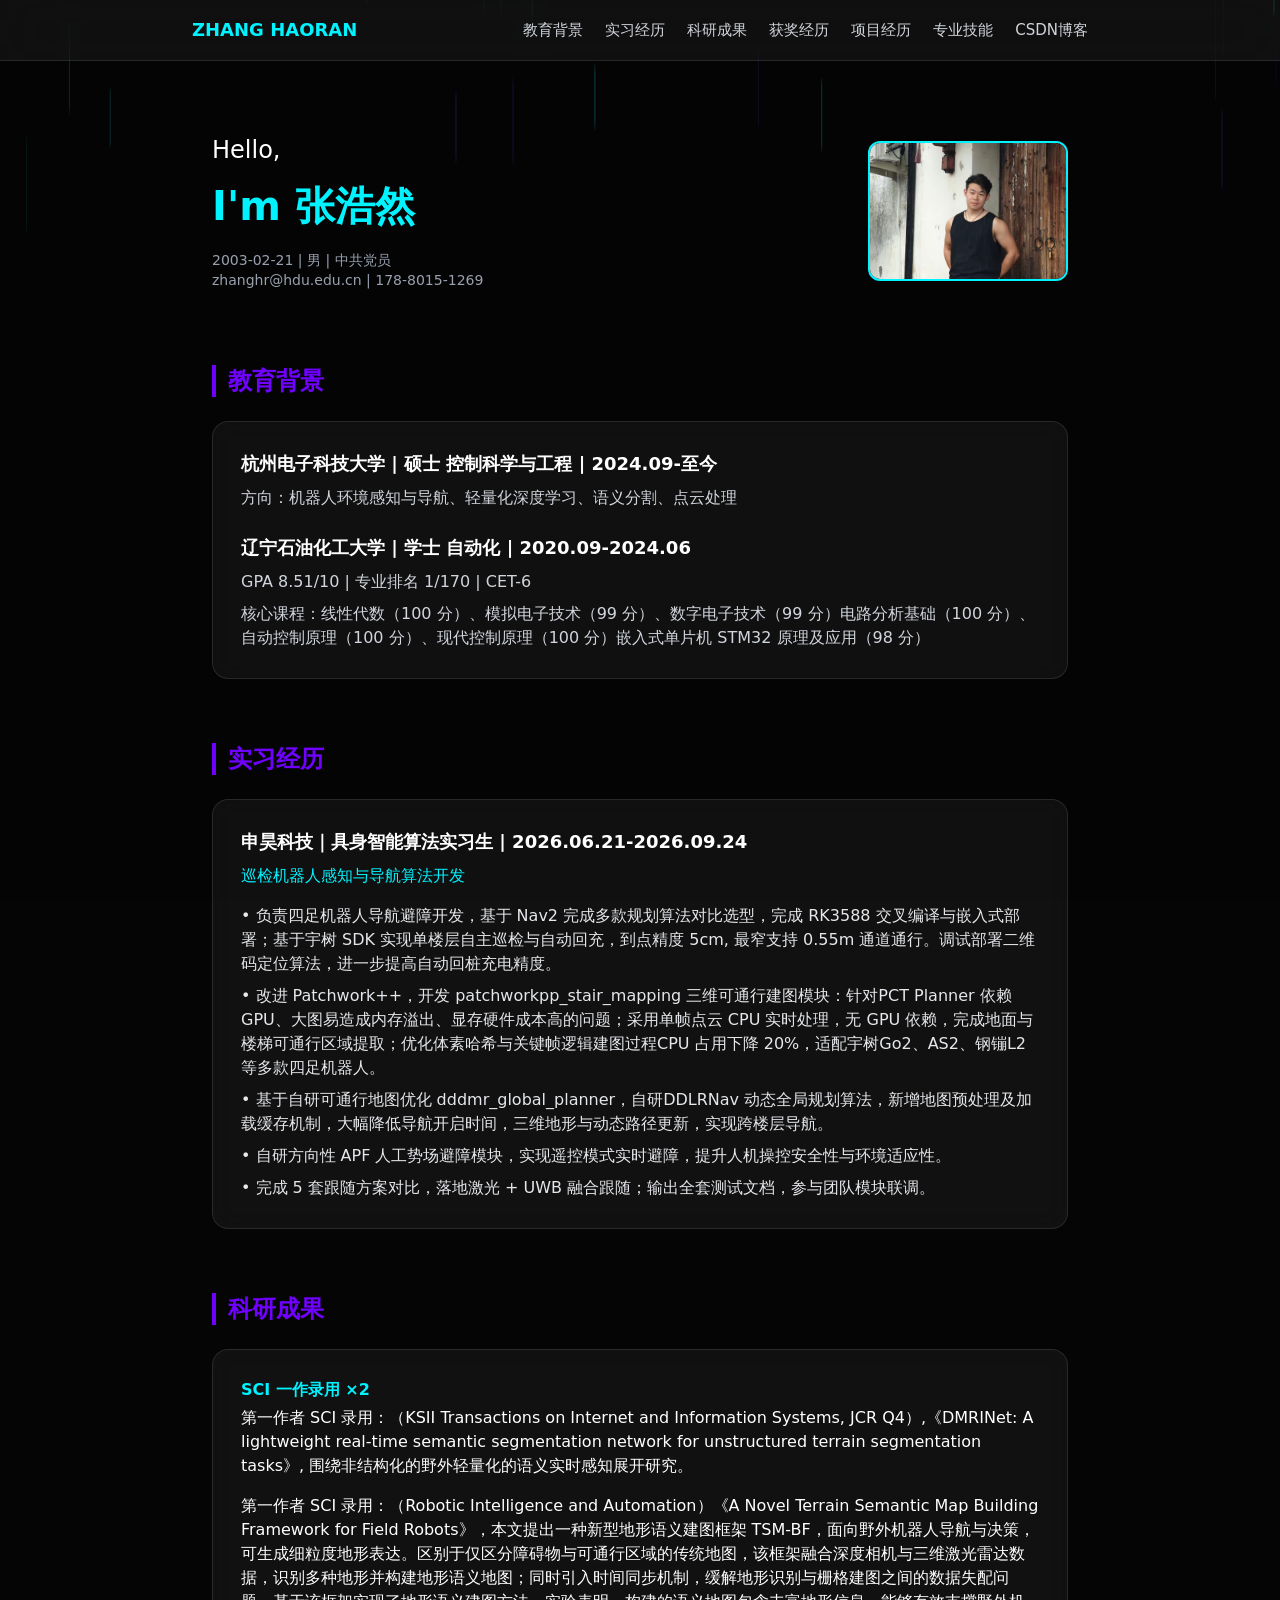
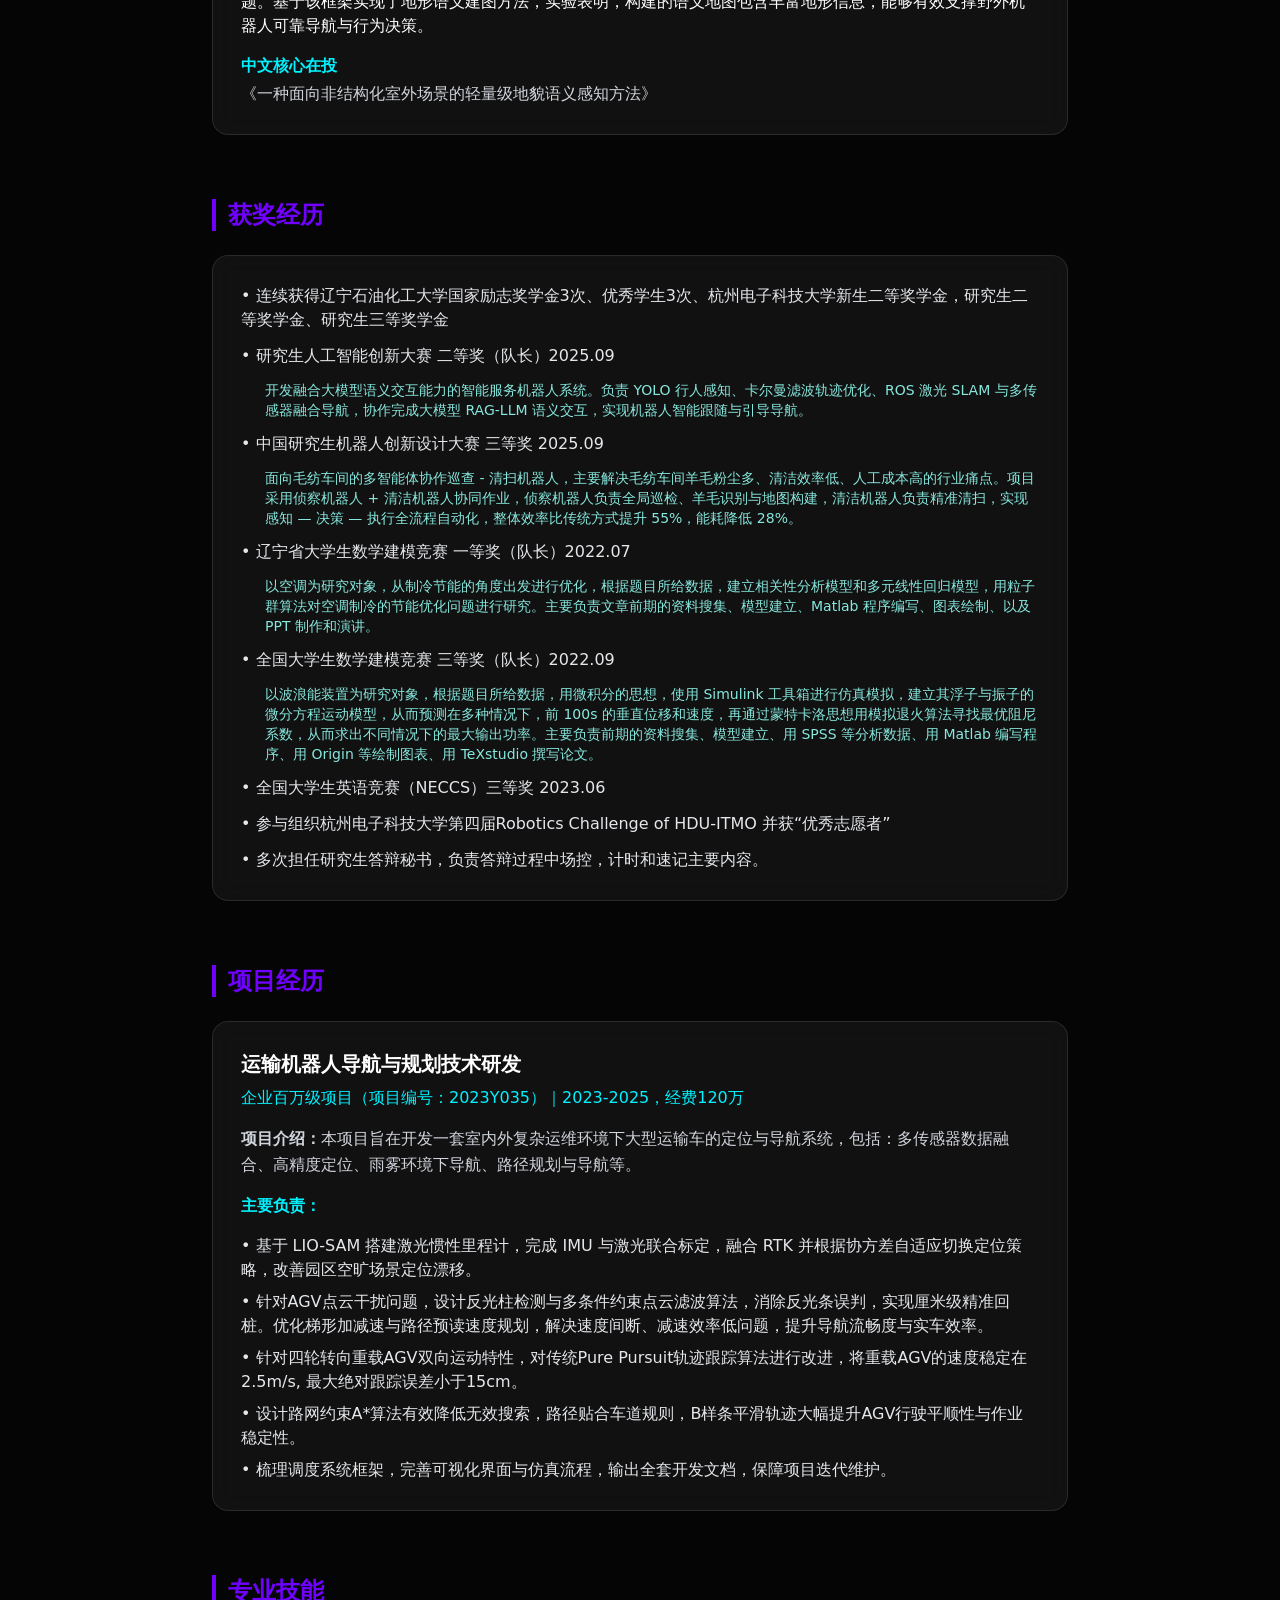
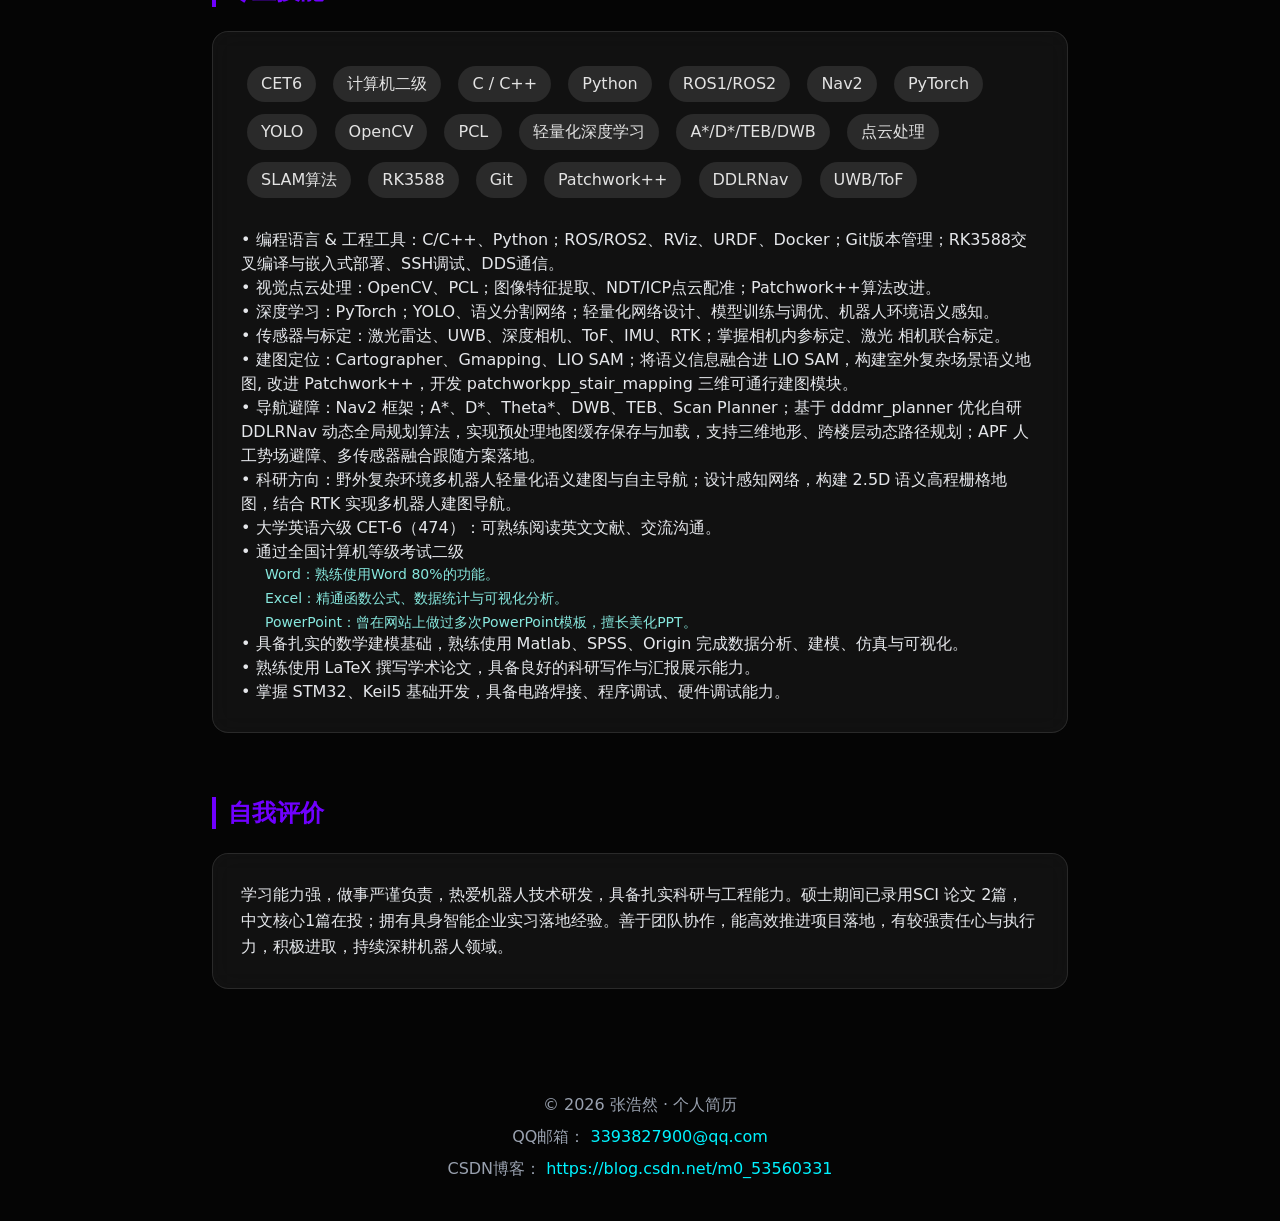
==== index.html @ accddfec "更换排版" ====
<!DOCTYPE html>
<html lang="zh-CN">
<head>
  <meta charset="UTF-8">
  <meta name="viewport" content="width=device-width, initial-scale=1.0">
  <title>张浩然 | 个人简历</title>
  <link rel="stylesheet" href="style.css">
  <style>
    body {
      background: #050505;
      color: #e3e3e3;
      font-family: system-ui, sans-serif;
      scroll-behavior: smooth;
      margin: 0;
      padding: 0;
    }
    .glass {
      background: rgba(255,255,255,0.05);
      backdrop-filter: blur(12px);
      border: 1px solid rgba(255,255,255,0.1);
      border-radius: 16px;
      padding: 28px;
    }
    .neon-hover:hover {
      box-shadow: 0 0 15px #00F3FF, 0 0 30px #7000FF;
      border-color: #00F3FF;
      transition: 0.3s;
    }
    .animate-fade-in {
      animation: fadeIn 0.8s ease forwards;
    }
    @keyframes fadeIn {
      from { opacity: 0; transform: translateY(40px); }
      to { opacity: 1; transform: translateY(0); }
    }
    .skill-tag {
      display: inline-block;
      padding: 6px 14px;
      border-radius: 99px;
      background: rgba(255,255,255,0.1);
      margin: 6px;
      transition: 0.3s;
    }
    .skill-tag:hover {
      background: rgba(0,243,255,0.2);
      color: #00F3FF;
      transform: scale(1.05);
    }
    .nav-item {
      color: #d1d5db;
      margin-left: 22px;
      text-decoration: none;
      font-size: 15px;
    }
    .nav-item:hover {
      color: #00F3FF;
    }
    .avatar-img {
      width: 130px;
      height: 130px;
      object-fit: cover;
      border-radius: 12px;
      border: 1px solid #00F3FF;
    }
  </style>
</head>
<body class="overflow-x-hidden">
<!-- 背景 -->
<div id="bg3d" class="fixed top-0 left-0 w-full h-full -z-10 opacity-60"></div>
<!-- 顶部导航栏 -->
<nav class="fixed top-0 w-full z-50 backdrop-blur-xl bg-white/5 border-b border-white/10 py-4 px-6">
  <div class="max-w-4xl mx-auto flex justify-between items-center">
    <div class="text-[#00F3FF] font-bold text-lg">ZHANG HAORAN</div>
    <div class="flex items-center">
      <a href="#edu" class="nav-item">教育背景</a>
      <a href="#intern" class="nav-item">实习经历</a>
      <a href="#paper" class="nav-item">科研成果</a>
      <a href="#award" class="nav-item">获奖经历</a>
      <a href="#project" class="nav-item">项目经历</a>
      <a href="#skill" class="nav-item">专业技能</a>
      <a href="https://blog.csdn.net/m0_53560331?spm=1000.2115.3001.5343" target="_blank" class="nav-item text-[#00F3FF]">CSDN博客</a>
    </div>
  </div>
</nav>
<div class="max-w-4xl mx-auto px-5 pt-28">
<!-- 左右分栏：左侧文字，右侧长方形头像 -->
<div style="display: flex; align-items: center; justify-content: space-between; gap:40px; padding:20px 0 35px; margin-bottom:40px; flex-wrap: wrap;">
  <!-- 左侧文字信息 -->
  <div style="flex:1; min-width:300px;">
    <p style="font-size: 24px; color: #ffffff; margin: 0 0 8px 0;">Hello,</p>
    <h1 style="font-size: 40px; color: #00F3FF; font-weight: bold; margin: 0 0 14px 0;">I'm 张浩然</h1>
    <div class="text-gray-400 text-sm space-y-1">
      <p>2003-02-21 | 男 | 中共党员</p>
      <p>zhanghr@hdu.edu.cn | 178-8015-1269</p>
    </div>
  </div>

  <!-- 右侧长方形头像【重点：去掉border-radius:50%】 -->
  <div style="width: 200px; height: 140px; border-radius:12px; border: 2px solid #00F3FF; overflow: hidden; flex-shrink:0;">
    <img 
      src="zhr_life2.jpg" 
      alt="头像"
      loading="lazy"
      decoding="async"
      style="width:100%; height:100%; object-fit: cover;">
  </div>
</div>

  
  <section id="edu" class="animate-section mb-16">
    <h2 class="text-2xl text-[#7000FF] font-bold mb-6 pl-3 border-l-4 border-[#7000FF]">教育背景</h2>
    <div class="glass neon-hover">
      <p class="font-bold text-white text-lg">杭州电子科技大学 | 硕士 控制科学与工程 | 2024.09-至今</p>
      <p class="text-gray-300 mt-2">方向：机器人环境感知与导航、轻量化深度学习、语义分割、点云处理</p>
      <p class="font-bold text-white text-lg mt-6">辽宁石油化工大学 | 学士 自动化 | 2020.09-2024.06</p>
      <p class="text-gray-300 mt-2">GPA 8.51/10 | 专业排名 1/170 | CET-6</p>
      <p class="text-gray-300 mt-2">核心课程：线性代数（100 分）、模拟电子技术（99 分）、数字电子技术（99 分）电路分析基础（100 分）、自动控制原理（100 分）、现代控制原理（100 分）嵌入式单片机 STM32 原理及应用（98 分）</p>
    </div>
  </section>

  <!-- 【新增】实习经历板块，原有布局样式完全复用 -->
  <section id="intern" class="animate-section mb-16">
    <h2 class="text-2xl text-[#7000FF] font-bold mb-6 pl-3 border-l-4 border-[#7000FF]">实习经历</h2>
    <div class="glass neon-hover">
      <p class="font-bold text-white text-lg">申昊科技｜具身智能算法实习生 | 2026.06.21‑2026.09.24</p>
      <p class="text-[#00F3FF] mt-2">巡检机器人感知与导航算法开发</p>
      <ul class="text-gray-200 mt-4 space-y-2">
        <li>• 负责四足机器人导航避障开发，基于 Nav2 完成多款规划算法对比选型，完成 RK3588 交叉编译与嵌入式部署；基于宇树 SDK 实现单楼层自主巡检与自动回充，到点精度 5cm, 最窄支持 0.55m 通道通行。调试部署二维码定位算法，进一步提高自动回桩充电精度。</li>
        <li>• 改进 Patchwork++，开发 patchworkpp_stair_mapping 三维可通行建图模块：针对PCT Planner 依赖 GPU、大图易造成内存溢出、显存硬件成本高的问题；采用单帧点云 CPU 实时处理，无 GPU 依赖，完成地面与楼梯可通行区域提取；优化体素哈希与关键帧逻辑建图过程CPU 占用下降 20%，适配宇树Go2、AS2、钢镚L2等多款四足机器人。</li>
        <li>• 基于自研可通行地图优化 dddmr_global_planner，自研DDLRNav 动态全局规划算法，新增地图预处理及加载缓存机制，大幅降低导航开启时间，三维地形与动态路径更新，实现跨楼层导航。</li>
        <li>• 自研方向性 APF 人工势场避障模块，实现遥控模式实时避障，提升人机操控安全性与环境适应性。</li>
        <li>• 完成 5 套跟随方案对比，落地激光 + UWB 融合跟随；输出全套测试文档，参与团队模块联调。</li>
      </ul>
    </div>
  </section>

<section id="paper" class="animate-section mb-16">
  <h2 class="text-2xl text-[#7000FF] font-bold mb-6 pl-3 border-l-4 border-[#7000FF]">科研成果</h2>
  <div class="glass neon-hover">
    <p class="text-[#00F3FF] font-bold mb-1">SCI 一作录用 ×2</p>
    <p class="text-white mb-4">第一作者 SCI 录用：（KSII Transactions on Internet and Information Systems, JCR Q4）,《DMRINet: A lightweight real-time semantic segmentation network for unstructured terrain segmentation tasks》, 围绕非结构化的野外轻量化的语义实时感知展开研究。</p>
    <p class="text-white mb-4">第一作者 SCI 录用：（Robotic Intelligence and Automation）《A Novel Terrain Semantic Map Building Framework for Field Robots》，本文提出一种新型地形语义建图框架 TSM-BF，面向野外机器人导航与决策，可生成细粒度地形表达。区别于仅区分障碍物与可通行区域的传统地图，该框架融合深度相机与三维激光雷达数据，识别多种地形并构建地形语义地图；同时引入时间同步机制，缓解地形识别与栅格建图之间的数据失配问题。基于该框架实现了地形语义建图方法，实验表明，构建的语义地图包含丰富地形信息，能够有效支撑野外机器人可靠导航与行为决策。</p>
    <p class="text-[#00F3FF] font-bold mb-1">中文核心在投</p>
    <p class="text-gray-300">《一种面向非结构化室外场景的轻量级地貌语义感知方法》</p>
  </div>
</section>
  <section id="award" class="animate-section mb-16">
    <h2 class="text-2xl text-[#7000FF] font-bold mb-6 pl-3 border-l-4 border-[#7000FF]">获奖经历</h2>
    <div class="glass neon-hover text-gray-200 space-y-3">
      <p>• 连续获得辽宁石油化工大学国家励志奖学金3次、优秀学生3次、杭州电子科技大学新生二等奖学金，研究生二等奖学金、研究生三等奖学金</p>
      <p>• 研究生人工智能创新大赛 二等奖（队长）2025.09</p>
      <p class="ml-6 text-[#87e8de] text-sm">开发融合大模型语义交互能力的智能服务机器人系统。负责 YOLO 行人感知、卡尔曼滤波轨迹优化、ROS 激光 SLAM 与多传感器融合导航，协作完成大模型 RAG‑LLM 语义交互，实现机器人智能跟随与引导导航。</p>
      <p>• 中国研究生机器人创新设计大赛 三等奖 2025.09</p>
      <p class="ml-6 text-[#87e8de] text-sm">面向毛纺车间的多智能体协作巡查 - 清扫机器人，主要解决毛纺车间羊毛粉尘多、清洁效率低、人工成本高的行业痛点。项目采用侦察机器人 + 清洁机器人协同作业，侦察机器人负责全局巡检、羊毛识别与地图构建，清洁机器人负责精准清扫，实现感知 — 决策 — 执行全流程自动化，整体效率比传统方式提升 55%，能耗降低 28%。</p>
      <p>• 辽宁省大学生数学建模竞赛 一等奖（队长）2022.07</p>
      <p class="ml-6 text-[#87e8de] text-sm">以空调为研究对象，从制冷节能的角度出发进行优化，根据题目所给数据，建立相关性分析模型和多元线性回归模型，用粒子群算法对空调制冷的节能优化问题进行研究。主要负责文章前期的资料搜集、模型建立、Matlab 程序编写、图表绘制、以及 PPT 制作和演讲。</p>
      <p>• 全国大学生数学建模竞赛 三等奖（队长）2022.09</p>
      <p class="ml-6 text-[#87e8de] text-sm">以波浪能装置为研究对象，根据题目所给数据，用微积分的思想，使用 Simulink 工具箱进行仿真模拟，建立其浮子与振子的微分方程运动模型，从而预测在多种情况下，前 100s 的垂直位移和速度，再通过蒙特卡洛思想用模拟退火算法寻找最优阻尼系数，从而求出不同情况下的最大输出功率。主要负责前期的资料搜集、模型建立、用 SPSS 等分析数据、用 Matlab 编写程序、用 Origin 等绘制图表、用 TeXstudio 撰写论文。</p>
      <p>• 全国大学生英语竞赛（NECCS）三等奖 2023.06</p>
      <p>• 参与组织杭州电子科技大学第四届Robotics Challenge of HDU-ITMO 并获“优秀志愿者”</p>
      <p>• 多次担任研究生答辩秘书，负责答辩过程中场控，计时和速记主要内容。</p>
    </div>
  </section>
  <section id="project" class="animate-section mb-16">
    <h2 class="text-2xl text-[#7000FF] font-bold mb-6 pl-3 border-l-4 border-[#7000FF]">项目经历</h2>
    <div class="glass neon-hover">
      <p class="text-xl font-bold text-white">运输机器人导航与规划技术研发</p>
      <p class="text-[#00F3FF] mt-2">企业百万级项目（项目编号：2023Y035）｜2023‑2025，经费120万</p>
      <div class="mt-4 text-gray-300 leading-relaxed">
        <p class="mb-2"><strong>项目介绍：</strong>本项目旨在开发一套室内外复杂运维环境下大型运输车的定位与导航系统，包括：多传感器数据融合、高精度定位、雨雾环境下导航、路径规划与导航等。</p>
    </div>
    <p class="text-[#00F3FF] mt-4 font-semibold">主要负责：</p>
      <ul class="text-gray-200 mt-4 space-y-2">
        <li>• 基于 LIO-SAM 搭建激光惯性里程计，完成 IMU 与激光联合标定，融合 RTK 并根据协方差自适应切换定位策略，改善园区空旷场景定位漂移。</li>
        <li>• 针对AGV点云干扰问题，设计反光柱检测与多条件约束点云滤波算法，消除反光条误判，实现厘米级精准回桩。优化梯形加减速与路径预读速度规划，解决速度间断、减速效率低问题，提升导航流畅度与实车效率。</li>
        <li>• 针对四轮转向重载AGV双向运动特性，对传统Pure Pursuit轨迹跟踪算法进行改进，将重载AGV的速度稳定在2.5m/s, 最大绝对跟踪误差小于15cm。</li>
        <li>• 设计路网约束A*算法有效降低无效搜索，路径贴合车道规则，B样条平滑轨迹大幅提升AGV行驶平顺性与作业稳定性。</li>
        <li>• 梳理调度系统框架，完善可视化界面与仿真流程，输出全套开发文档，保障项目迭代维护。</li>
      </ul>
    </div>
  </section>

  <section id="skill" class="animate-section mb-16">
    <h2 class="text-2xl text-[#7000FF] font-bold mb-6 pl-3 border-l-4 border-[#7000FF]">专业技能</h2>
    <div class="glass neon-hover">
      <div>
      <span class="skill-tag">CET6</span>
      <span class="skill-tag">计算机二级</span>
      <span class="skill-tag">C / C++</span>
      <span class="skill-tag">Python</span>
      <span class="skill-tag">ROS1/ROS2</span>
      <span class="skill-tag">Nav2</span>
      <span class="skill-tag">PyTorch</span>
      <span class="skill-tag">YOLO</span>
      <span class="skill-tag">OpenCV</span>
      <span class="skill-tag">PCL</span>
      <span class="skill-tag">轻量化深度学习</span>
      <span class="skill-tag">A*/D*/TEB/DWB</span>
      <span class="skill-tag">点云处理</span>
      <span class="skill-tag">SLAM算法</span>
      <span class="skill-tag">RK3588</span>
      <span class="skill-tag">Git</span>
      <span class="skill-tag">Patchwork++</span>
      <span class="skill-tag">DDLRNav</span>
      <span class="skill-tag">UWB/ToF</span>
    </div>
      <div class="mt-6 text-gray-200">
      <p>• 编程语言 & 工程工具：C/C++、Python；ROS/ROS2、RViz、URDF、Docker；Git版本管理；RK3588交叉编译与嵌入式部署、SSH调试、DDS通信。</p>
      <p>• 视觉点云处理：OpenCV、PCL；图像特征提取、NDT/ICP点云配准；Patchwork++算法改进。</p>
      <p>• 深度学习：PyTorch；YOLO、语义分割网络；轻量化网络设计、模型训练与调优、机器人环境语义感知。</p>
      <p>• 传感器与标定：激光雷达、UWB、深度相机、ToF、IMU、RTK；掌握相机内参标定、激光 相机联合标定。</p>
      <p>• 建图定位：Cartographer、Gmapping、LIO SAM；将语义信息融合进 LIO SAM，构建室外复杂场景语义地图, 改进 Patchwork++，开发 patchworkpp_stair_mapping 三维可通行建图模块。</p>
      <p>• 导航避障：Nav2 框架；A*、D*、Theta*、DWB、TEB、Scan Planner；基于 dddmr_planner 优化自研DDLRNav 动态全局规划算法，实现预处理地图缓存保存与加载，支持三维地形、跨楼层动态路径规划；APF 人工势场避障、多传感器融合跟随方案落地。</p>
      <p>• 科研方向：野外复杂环境多机器人轻量化语义建图与自主导航；设计感知网络，构建 2.5D 语义高程栅格地图，结合 RTK 实现多机器人建图导航。</p>
      <p>• 大学英语六级 CET-6（474）：可熟练阅读英文文献、交流沟通。</p>
      <p>• 通过全国计算机等级考试二级</p>
      <p class="ml-6 text-[#87e8de] text-sm mb-1">Word：熟练使用Word 80%的功能。</p>
      <p class="ml-6 text-[#87e8de] text-sm mb-1">Excel：精通函数公式、数据统计与可视化分析。</p>
      <p class="ml-6 text-[#87e8de] text-sm">PowerPoint：曾在网站上做过多次PowerPoint模板，擅长美化PPT。</p>
      <p>• 具备扎实的数学建模基础，熟练使用 Matlab、SPSS、Origin 完成数据分析、建模、仿真与可视化。</p>
      <p>• 熟练使用 LaTeX 撰写学术论文，具备良好的科研写作与汇报展示能力。</p>
      <p>• 掌握 STM32、Keil5 基础开发，具备电路焊接、程序调试、硬件调试能力。</p>
    </div>
  </div>
</section>
  <section class="animate-section mb-16">
    <h2 class="text-2xl text-[#7000FF] font-bold mb-6 pl-3 border-l-4 border-[#7000FF]">自我评价</h2>
    <div class="glass neon-hover text-gray-200 leading-relaxed">
      学习能力强，做事严谨负责，热爱机器人技术研发，具备扎实科研与工程能力。硕士期间已录用SCI 论文 2篇，中文核心1篇在投；拥有具身智能企业实习落地经验。善于团队协作，能高效推进项目落地，有较强责任心与执行力，积极进取，持续深耕机器人领域。
    </div>
  </section>
</div>
<footer class="text-center py-10 text-gray-400">
  <p>© 2026 张浩然 · 个人简历</p>
    <p class="mt-2">QQ邮箱：
    <span class="text-[#00F3FF]">3393827900@qq.com</span>
  </p>
  <p class="mt-2">CSDN博客：
    <a href="https://blog.csdn.net/m0_53560331?spm=1000.2115.3001.5343" target="_blank" class="text-[#00F3FF]">
      https://blog.csdn.net/m0_53560331
    </a>
  </p>
</footer>
<script>
// 轻量激光雨背景，手机零压力
const container = document.getElementById('bg3d');
const canvas = document.createElement('canvas');
canvas.style.position = 'fixed';
canvas.style.top = '0';
canvas.style.left = '0';
canvas.style.width = '100%';
canvas.style.height = '100%';
canvas.style.zIndex = '-1';
canvas.style.opacity = '0.35';
container.appendChild(canvas);
const ctx = canvas.getContext('2d');
let w = canvas.width = window.innerWidth;
let h = canvas.height = window.innerHeight;
const isMobile = /Android|iPhone|iPad|iPod/i.test(navigator.userAgent);
const count = isMobile ? 35 : 70; // 手机大幅减少数量
const lines = [];
for(let i=0;i<count;i++){
  lines.push({
    x: Math.random()*w,
    y: Math.random()*-h,
    len: Math.random()*70+30,
    speed: Math.random()*3+1.5,
    hue: Math.random()>0.5 ? 180 : 260,
    thick: Math.random()*1+0.2
  })
}
function draw(){
  ctx.fillStyle = 'rgba(0,0,0,0.07)';
  ctx.fillRect(0,0,w,h);
  lines.forEach(l=>{
    ctx.beginPath();
    ctx.moveTo(l.x, l.y);
    ctx.lineTo(l.x, l.y + l.len);
    ctx.strokeStyle = `hsla(${l.hue},100%,60%,0.55)`;
    ctx.lineWidth = l.thick;
    ctx.stroke();
    l.y += l.speed;
    if(l.y > h){
      l.y = -l.len;
      l.x = Math.random()*w;
    }
  })
  requestAnimationFrame(draw);
}
draw();
window.addEventListener('resize',()=>{
  w = canvas.width = window.innerWidth;
  h = canvas.height = window.innerHeight;
})
// 切后台暂停
document.addEventListener('visibilitychange', ()=>{
  if(document.hidden) cancelAnimationFrame(draw);
  else requestAnimationFrame(draw);
})
// 滚动动画
const obs = new IntersectionObserver(e=>e.forEach(i=>i.isIntersecting&&i.target.classList.add('animate-fade-in')),{threshold:0.1});
document.querySelectorAll('.animate-section').forEach(s=>obs.observe(s));
</script>
</body>
</html>
---- style.css ----
/*! tailwindcss v4.3.0 | MIT License | https://tailwindcss.com */
@layer properties;
@layer theme, base, components, utilities;
@layer theme {
  :root, :host {
    --font-sans: ui-sans-serif, system-ui, sans-serif, 'Apple Color Emoji', 'Segoe UI Emoji', 'Segoe UI Symbol',
    'Noto Color Emoji';
    --font-mono: ui-monospace, SFMono-Regular, Menlo, Monaco, Consolas, 'Liberation Mono', 'Courier New',
    monospace;
    --color-gray-200: oklch(92.8% 0.006 264.531);
    --color-gray-300: oklch(87.2% 0.01 258.338);
    --color-gray-400: oklch(70.7% 0.022 261.325);
    --color-white: #fff;
    --spacing: 0.25rem;
    --container-4xl: 56rem;
    --text-sm: 0.875rem;
    --text-sm--line-height: calc(1.25 / 0.875);
    --text-lg: 1.125rem;
    --text-lg--line-height: calc(1.75 / 1.125);
    --text-xl: 1.25rem;
    --text-xl--line-height: calc(1.75 / 1.25);
    --text-2xl: 1.5rem;
    --text-2xl--line-height: calc(2 / 1.5);
    --font-weight-semibold: 600;
    --font-weight-bold: 700;
    --leading-relaxed: 1.625;
    --blur-xl: 24px;
    --default-font-family: var(--font-sans);
    --default-mono-font-family: var(--font-mono);
  }
}
@layer base {
  *, ::after, ::before, ::backdrop, ::file-selector-button {
    box-sizing: border-box;
    margin: 0;
    padding: 0;
    border: 0 solid;
  }
  html, :host {
    line-height: 1.5;
    -webkit-text-size-adjust: 100%;
    tab-size: 4;
    font-family: var(--default-font-family, ui-sans-serif, system-ui, sans-serif, 'Apple Color Emoji', 'Segoe UI Emoji', 'Segoe UI Symbol', 'Noto Color Emoji');
    font-feature-settings: var(--default-font-feature-settings, normal);
    font-variation-settings: var(--default-font-variation-settings, normal);
    -webkit-tap-highlight-color: transparent;
  }
  hr {
    height: 0;
    color: inherit;
    border-top-width: 1px;
  }
  abbr:where([title]) {
    -webkit-text-decoration: underline dotted;
    text-decoration: underline dotted;
  }
  h1, h2, h3, h4, h5, h6 {
    font-size: inherit;
    font-weight: inherit;
  }
  a {
    color: inherit;
    -webkit-text-decoration: inherit;
    text-decoration: inherit;
  }
  b, strong {
    font-weight: bolder;
  }
  code, kbd, samp, pre {
    font-family: var(--default-mono-font-family, ui-monospace, SFMono-Regular, Menlo, Monaco, Consolas, 'Liberation Mono', 'Courier New', monospace);
    font-feature-settings: var(--default-mono-font-feature-settings, normal);
    font-variation-settings: var(--default-mono-font-variation-settings, normal);
    font-size: 1em;
  }
  small {
    font-size: 80%;
  }
  sub, sup {
    font-size: 75%;
    line-height: 0;
    position: relative;
    vertical-align: baseline;
  }
  sub {
    bottom: -0.25em;
  }
  sup {
    top: -0.5em;
  }
  table {
    text-indent: 0;
    border-color: inherit;
    border-collapse: collapse;
  }
  :-moz-focusring {
    outline: auto;
  }
  progress {
    vertical-align: baseline;
  }
  summary {
    display: list-item;
  }
  ol, ul, menu {
    list-style: none;
  }
  img, svg, video, canvas, audio, iframe, embed, object {
    display: block;
    vertical-align: middle;
  }
  img, video {
    max-width: 100%;
    height: auto;
  }
  button, input, select, optgroup, textarea, ::file-selector-button {
    font: inherit;
    font-feature-settings: inherit;
    font-variation-settings: inherit;
    letter-spacing: inherit;
    color: inherit;
    border-radius: 0;
    background-color: transparent;
    opacity: 1;
  }
  :where(select:is([multiple], [size])) optgroup {
    font-weight: bolder;
  }
  :where(select:is([multiple], [size])) optgroup option {
    padding-inline-start: 20px;
  }
  ::file-selector-button {
    margin-inline-end: 4px;
  }
  ::placeholder {
    opacity: 1;
  }
  @supports (not (-webkit-appearance: -apple-pay-button)) or (contain-intrinsic-size: 1px) {
    ::placeholder {
      color: currentcolor;
      @supports (color: color-mix(in lab, red, red)) {
        color: color-mix(in oklab, currentcolor 50%, transparent);
      }
    }
  }
  textarea {
    resize: vertical;
  }
  ::-webkit-search-decoration {
    -webkit-appearance: none;
  }
  ::-webkit-date-and-time-value {
    min-height: 1lh;
    text-align: inherit;
  }
  ::-webkit-datetime-edit {
    display: inline-flex;
  }
  ::-webkit-datetime-edit-fields-wrapper {
    padding: 0;
  }
  ::-webkit-datetime-edit, ::-webkit-datetime-edit-year-field, ::-webkit-datetime-edit-month-field, ::-webkit-datetime-edit-day-field, ::-webkit-datetime-edit-hour-field, ::-webkit-datetime-edit-minute-field, ::-webkit-datetime-edit-second-field, ::-webkit-datetime-edit-millisecond-field, ::-webkit-datetime-edit-meridiem-field {
    padding-block: 0;
  }
  ::-webkit-calendar-picker-indicator {
    line-height: 1;
  }
  :-moz-ui-invalid {
    box-shadow: none;
  }
  button, input:where([type='button'], [type='reset'], [type='submit']), ::file-selector-button {
    appearance: button;
  }
  ::-webkit-inner-spin-button, ::-webkit-outer-spin-button {
    height: auto;
  }
  [hidden]:where(:not([hidden='until-found'])) {
    display: none!important;
  }
}
@layer utilities {
  .fixed {
    position: fixed;
  }
  .top-0 {
    top: calc(var(--spacing) * 0);
  }
  .left-0 {
    left: calc(var(--spacing) * 0);
  }
  .-z-10 {
    z-index: calc(10 * -1);
  }
  .z-50 {
    z-index: 50;
  }
  .mx-auto {
    margin-inline: auto;
  }
  .mt-2 {
    margin-top: calc(var(--spacing) * 2);
  }
  .mt-4 {
    margin-top: calc(var(--spacing) * 4);
  }
  .mt-6 {
    margin-top: calc(var(--spacing) * 6);
  }
  .mb-1 {
    margin-bottom: calc(var(--spacing) * 1);
  }
  .mb-2 {
    margin-bottom: calc(var(--spacing) * 2);
  }
  .mb-4 {
    margin-bottom: calc(var(--spacing) * 4);
  }
  .mb-6 {
    margin-bottom: calc(var(--spacing) * 6);
  }
  .mb-16 {
    margin-bottom: calc(var(--spacing) * 16);
  }
  .ml-6 {
    margin-left: calc(var(--spacing) * 6);
  }
  .flex {
    display: flex;
  }
  .h-full {
    height: 100%;
  }
  .w-full {
    width: 100%;
  }
  .max-w-4xl {
    max-width: var(--container-4xl);
  }
  .items-center {
    align-items: center;
  }
  .justify-between {
    justify-content: space-between;
  }
  .space-y-2 {
    :where(& > :not(:last-child)) {
      --tw-space-y-reverse: 0;
      margin-block-start: calc(calc(var(--spacing) * 2) * var(--tw-space-y-reverse));
      margin-block-end: calc(calc(var(--spacing) * 2) * calc(1 - var(--tw-space-y-reverse)));
    }
  }
  .space-y-3 {
    :where(& > :not(:last-child)) {
      --tw-space-y-reverse: 0;
      margin-block-start: calc(calc(var(--spacing) * 3) * var(--tw-space-y-reverse));
      margin-block-end: calc(calc(var(--spacing) * 3) * calc(1 - var(--tw-space-y-reverse)));
    }
  }
  .overflow-x-hidden {
    overflow-x: hidden;
  }
  .border-b {
    border-bottom-style: var(--tw-border-style);
    border-bottom-width: 1px;
  }
  .border-l-4 {
    border-left-style: var(--tw-border-style);
    border-left-width: 4px;
  }
  .border-\[\#7000FF\] {
    border-color: #7000FF;
  }
  .border-white\/10 {
    border-color: color-mix(in srgb, #fff 10%, transparent);
    @supports (color: color-mix(in lab, red, red)) {
      border-color: color-mix(in oklab, var(--color-white) 10%, transparent);
    }
  }
  .bg-white\/5 {
    background-color: color-mix(in srgb, #fff 5%, transparent);
    @supports (color: color-mix(in lab, red, red)) {
      background-color: color-mix(in oklab, var(--color-white) 5%, transparent);
    }
  }
  .px-5 {
    padding-inline: calc(var(--spacing) * 5);
  }
  .px-6 {
    padding-inline: calc(var(--spacing) * 6);
  }
  .py-4 {
    padding-block: calc(var(--spacing) * 4);
  }
  .py-10 {
    padding-block: calc(var(--spacing) * 10);
  }
  .pt-28 {
    padding-top: calc(var(--spacing) * 28);
  }
  .pl-3 {
    padding-left: calc(var(--spacing) * 3);
  }
  .text-center {
    text-align: center;
  }
  .text-2xl {
    font-size: var(--text-2xl);
    line-height: var(--tw-leading, var(--text-2xl--line-height));
  }
  .text-lg {
    font-size: var(--text-lg);
    line-height: var(--tw-leading, var(--text-lg--line-height));
  }
  .text-sm {
    font-size: var(--text-sm);
    line-height: var(--tw-leading, var(--text-sm--line-height));
  }
  .text-xl {
    font-size: var(--text-xl);
    line-height: var(--tw-leading, var(--text-xl--line-height));
  }
  .leading-relaxed {
    --tw-leading: var(--leading-relaxed);
    line-height: var(--leading-relaxed);
  }
  .font-bold {
    --tw-font-weight: var(--font-weight-bold);
    font-weight: var(--font-weight-bold);
  }
  .font-semibold {
    --tw-font-weight: var(--font-weight-semibold);
    font-weight: var(--font-weight-semibold);
  }
  .text-\[\#00F3FF\] {
    color: #00F3FF;
  }
  .text-\[\#87e8de\] {
    color: #87e8de;
  }
  .text-\[\#7000FF\] {
    color: #7000FF;
  }
  .text-gray-200 {
    color: var(--color-gray-200);
  }
  .text-gray-300 {
    color: var(--color-gray-300);
  }
  .text-gray-400 {
    color: var(--color-gray-400);
  }
  .text-white {
    color: var(--color-white);
  }
  .opacity-60 {
    opacity: 60%;
  }
  .backdrop-blur-xl {
    --tw-backdrop-blur: blur(var(--blur-xl));
    -webkit-backdrop-filter: var(--tw-backdrop-blur,) var(--tw-backdrop-brightness,) var(--tw-backdrop-contrast,) var(--tw-backdrop-grayscale,) var(--tw-backdrop-hue-rotate,) var(--tw-backdrop-invert,) var(--tw-backdrop-opacity,) var(--tw-backdrop-saturate,) var(--tw-backdrop-sepia,);
    backdrop-filter: var(--tw-backdrop-blur,) var(--tw-backdrop-brightness,) var(--tw-backdrop-contrast,) var(--tw-backdrop-grayscale,) var(--tw-backdrop-hue-rotate,) var(--tw-backdrop-invert,) var(--tw-backdrop-opacity,) var(--tw-backdrop-saturate,) var(--tw-backdrop-sepia,);
  }
}
@property --tw-space-y-reverse {
  syntax: "*";
  inherits: false;
  initial-value: 0;
}
@property --tw-border-style {
  syntax: "*";
  inherits: false;
  initial-value: solid;
}
@property --tw-leading {
  syntax: "*";
  inherits: false;
}
@property --tw-font-weight {
  syntax: "*";
  inherits: false;
}
@property --tw-backdrop-blur {
  syntax: "*";
  inherits: false;
}
@property --tw-backdrop-brightness {
  syntax: "*";
  inherits: false;
}
@property --tw-backdrop-contrast {
  syntax: "*";
  inherits: false;
}
@property --tw-backdrop-grayscale {
  syntax: "*";
  inherits: false;
}
@property --tw-backdrop-hue-rotate {
  syntax: "*";
  inherits: false;
}
@property --tw-backdrop-invert {
  syntax: "*";
  inherits: false;
}
@property --tw-backdrop-opacity {
  syntax: "*";
  inherits: false;
}
@property --tw-backdrop-saturate {
  syntax: "*";
  inherits: false;
}
@property --tw-backdrop-sepia {
  syntax: "*";
  inherits: false;
}
@layer properties {
  @supports ((-webkit-hyphens: none) and (not (margin-trim: inline))) or ((-moz-orient: inline) and (not (color:rgb(from red r g b)))) {
    *, ::before, ::after, ::backdrop {
      --tw-space-y-reverse: 0;
      --tw-border-style: solid;
      --tw-leading: initial;
      --tw-font-weight: initial;
      --tw-backdrop-blur: initial;
      --tw-backdrop-brightness: initial;
      --tw-backdrop-contrast: initial;
      --tw-backdrop-grayscale: initial;
      --tw-backdrop-hue-rotate: initial;
      --tw-backdrop-invert: initial;
      --tw-backdrop-opacity: initial;
      --tw-backdrop-saturate: initial;
      --tw-backdrop-sepia: initial;
    }
  }
}
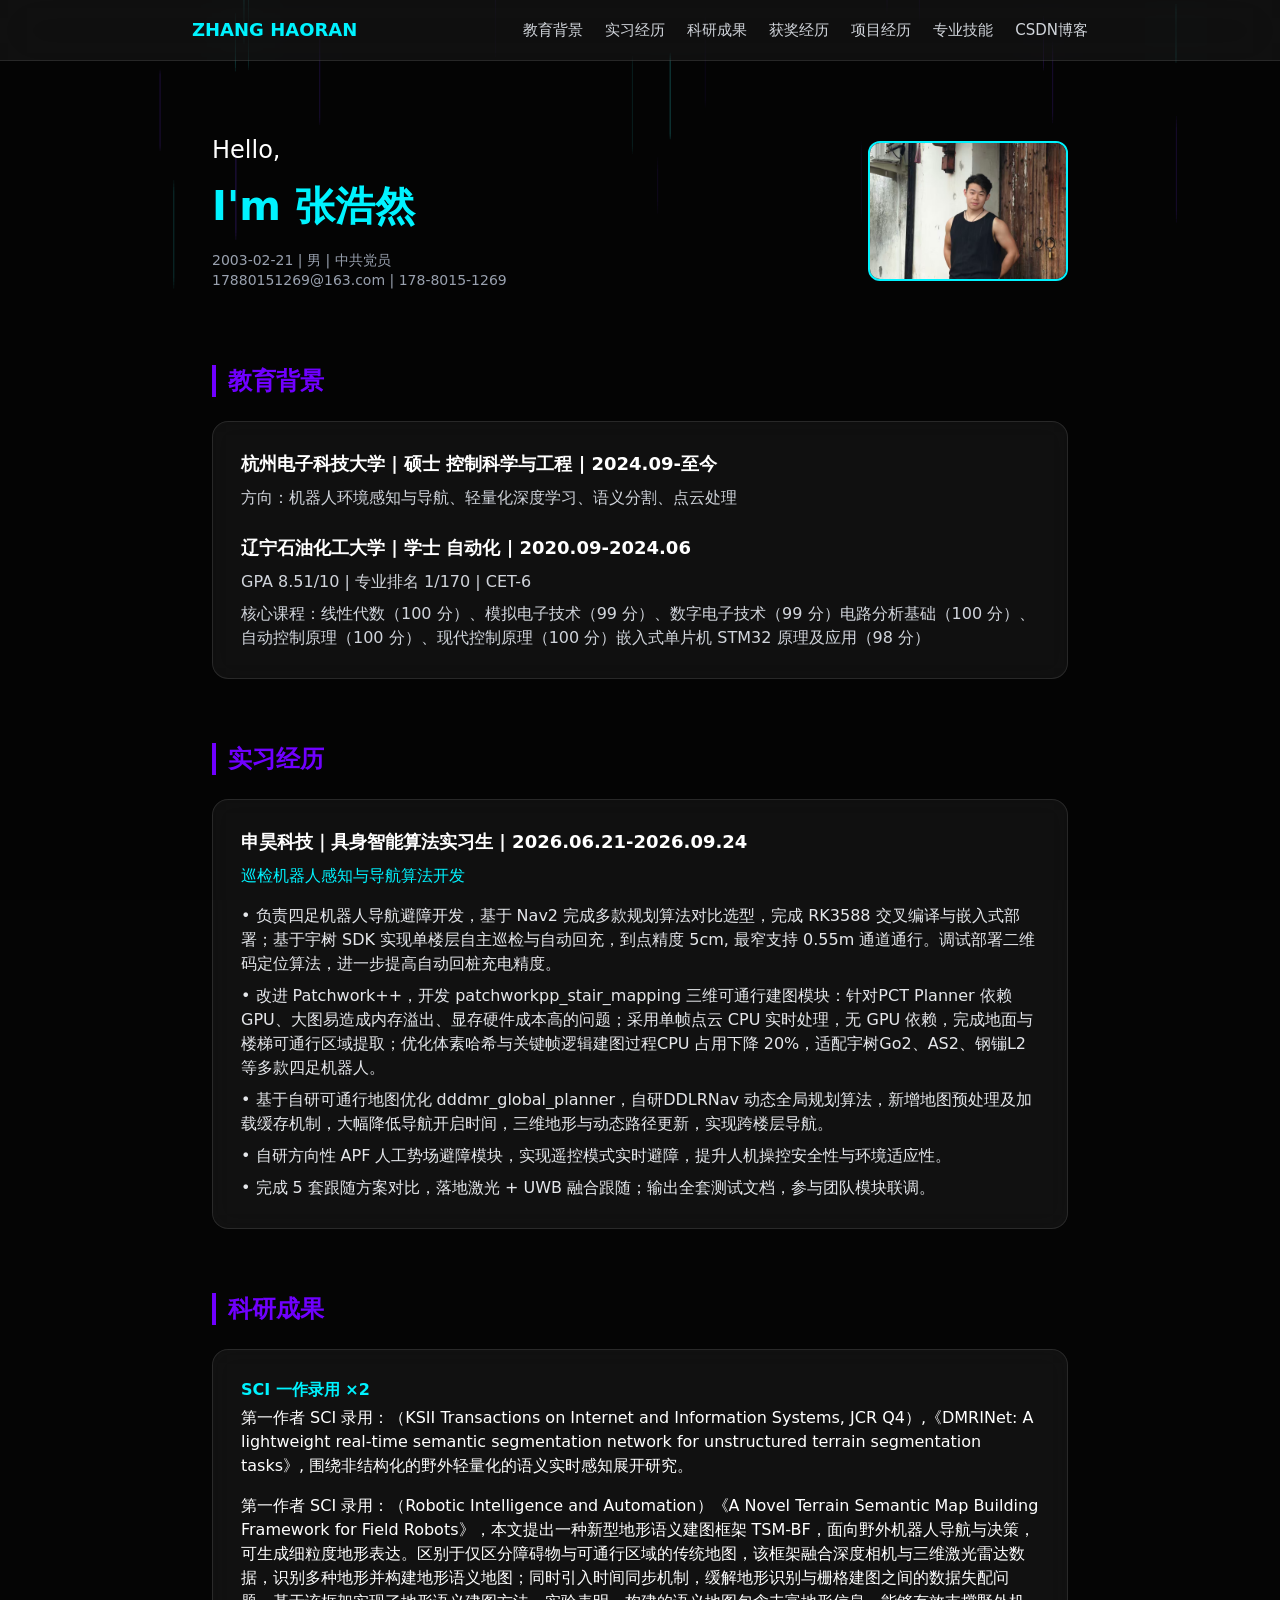
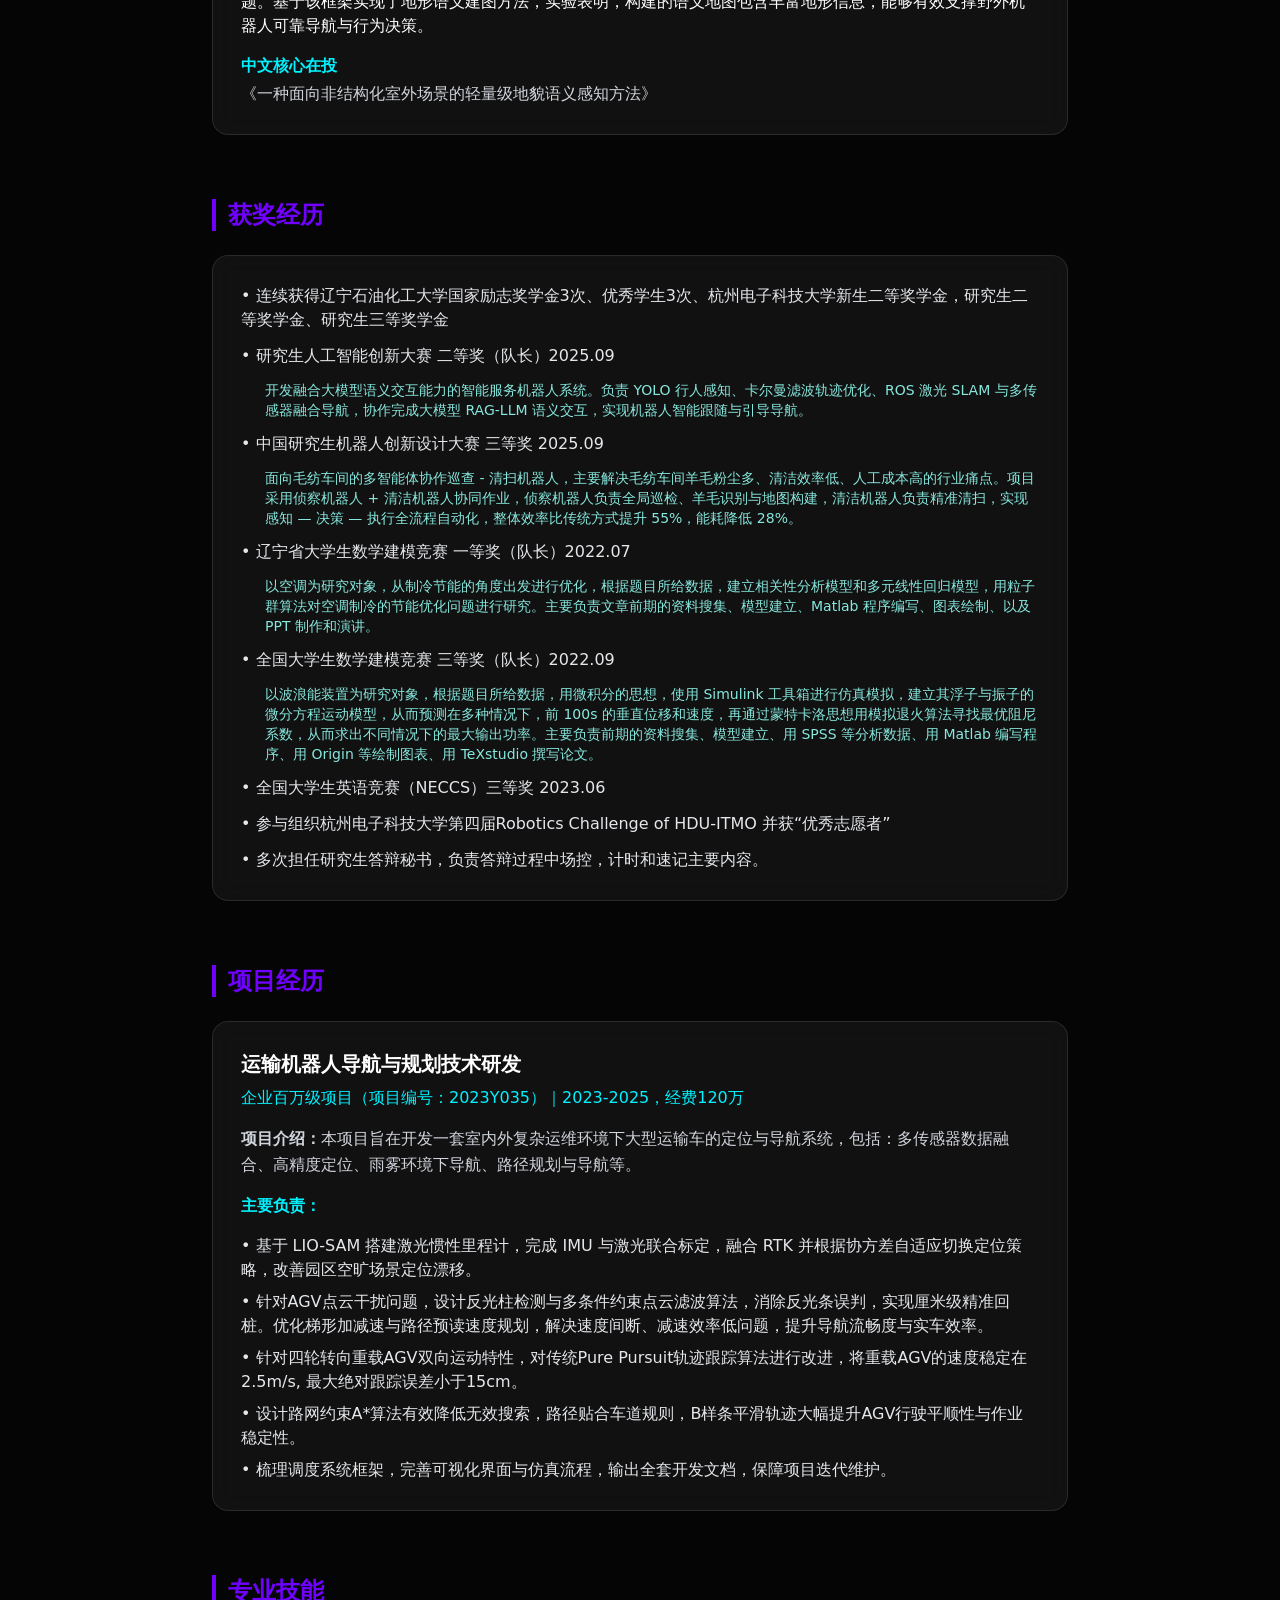
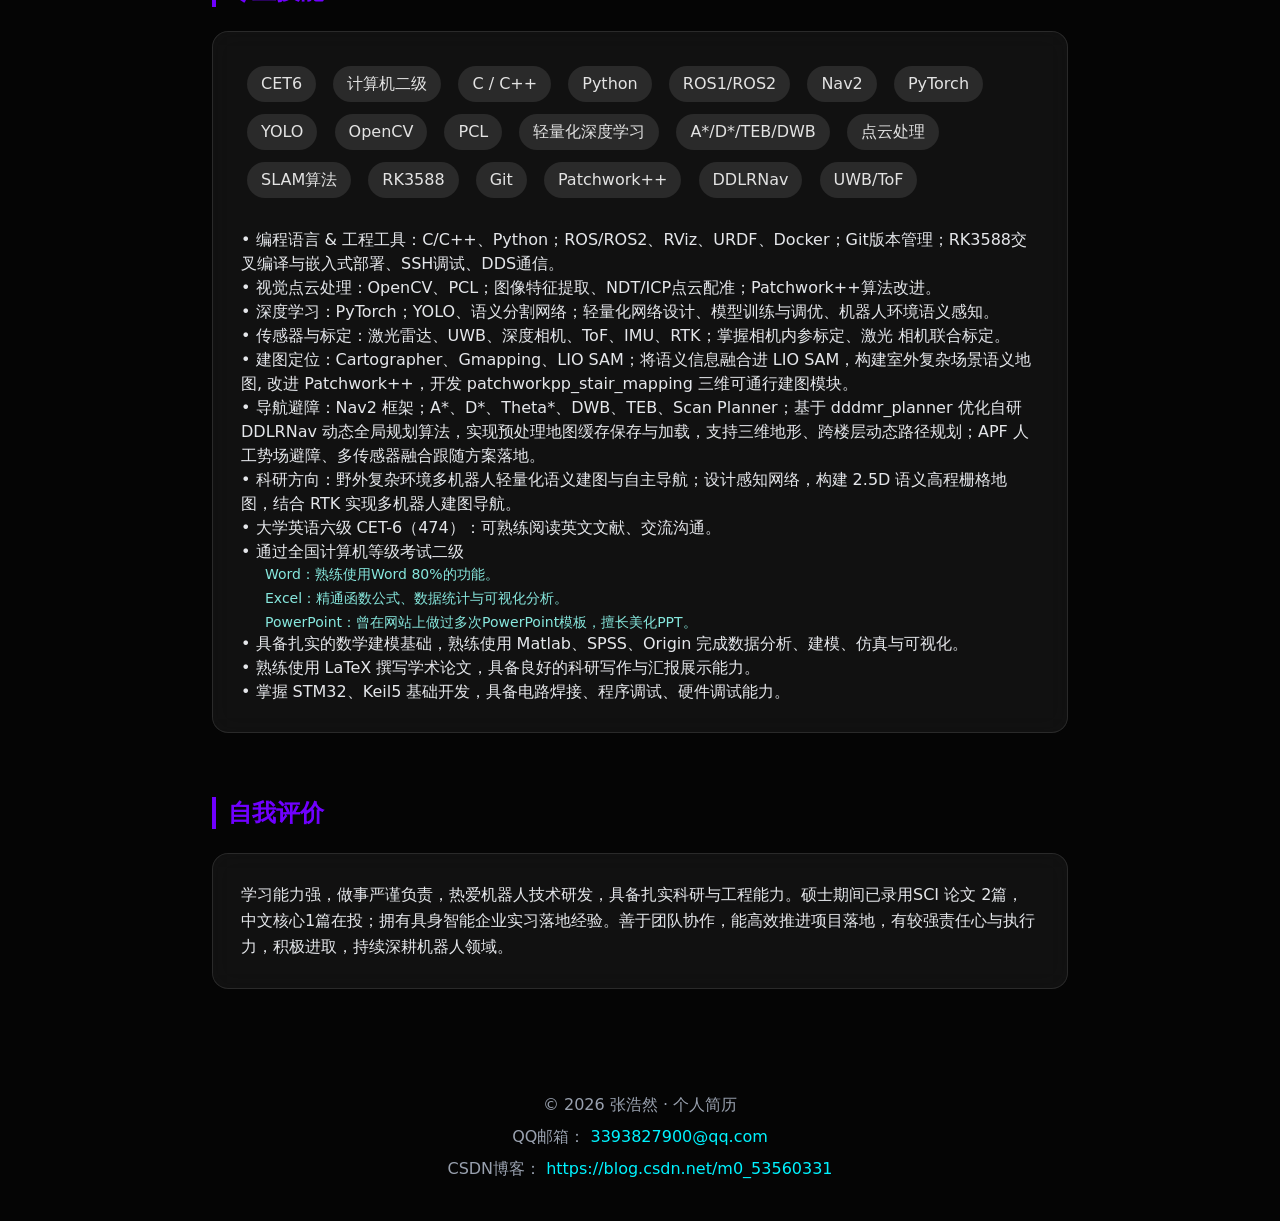
==== commit cd8d4c9d: "更换邮箱" ====
--- a/index.html
+++ b/index.html
@@ -91,7 +91,7 @@
     <h1 style="font-size: 40px; color: #00F3FF; font-weight: bold; margin: 0 0 14px 0;">I'm 张浩然</h1>
     <div class="text-gray-400 text-sm space-y-1">
       <p>2003-02-21 | 男 | 中共党员</p>
-      <p>zhanghr@hdu.edu.cn | 178-8015-1269</p>
+      <p>17880151269@163.com | 178-8015-1269</p>
     </div>
   </div>
 
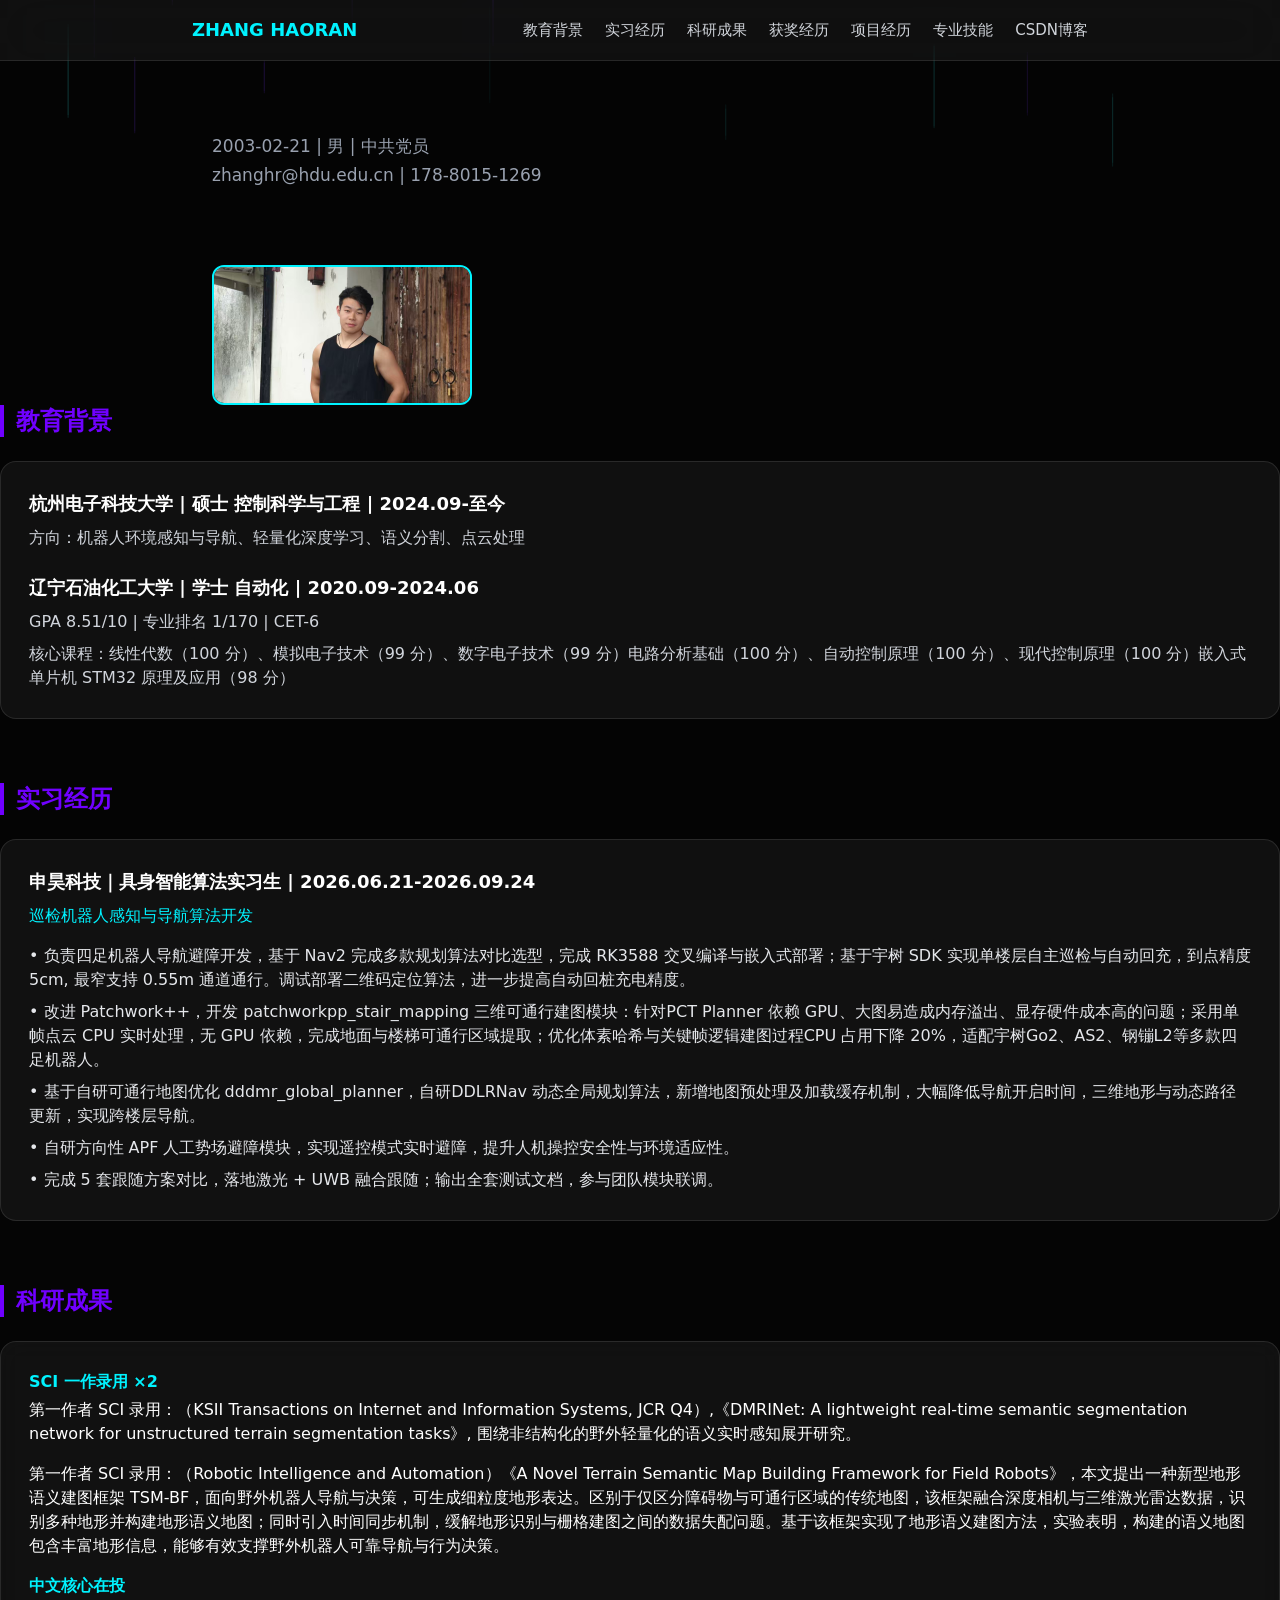
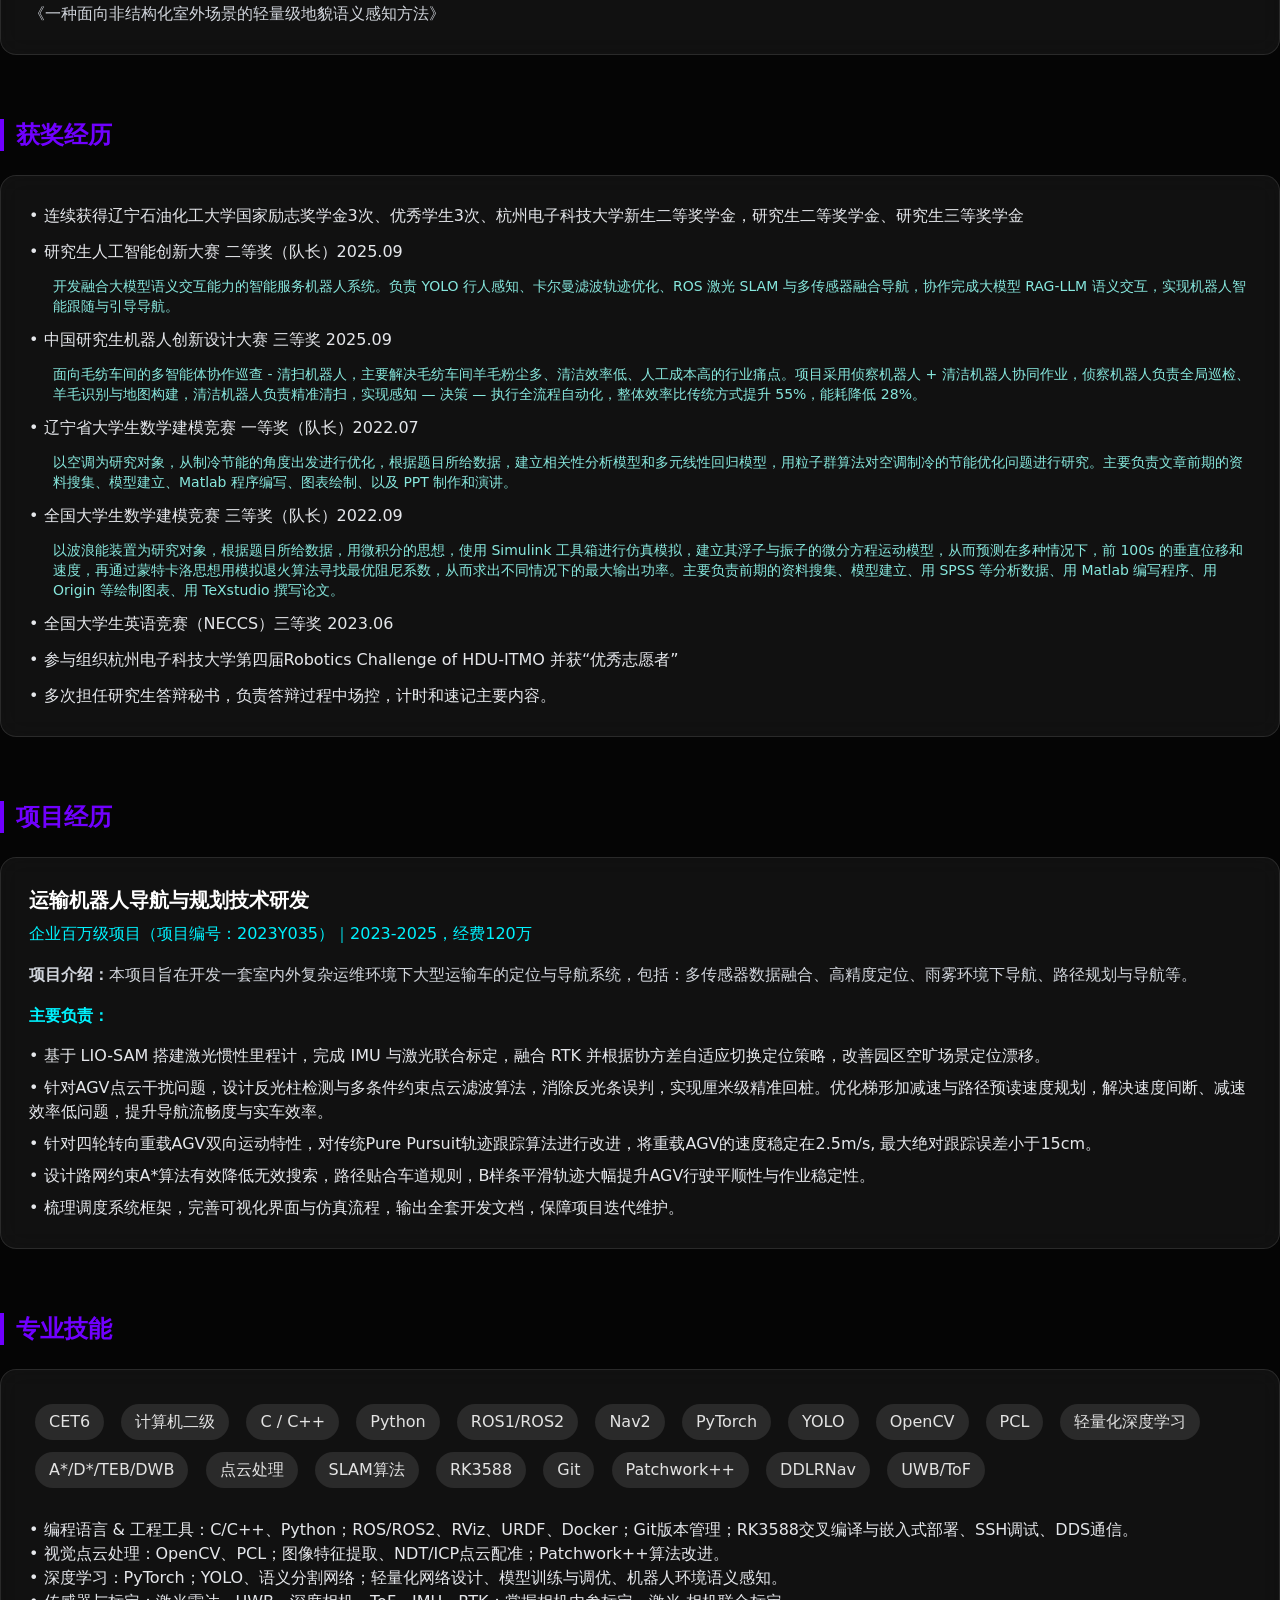
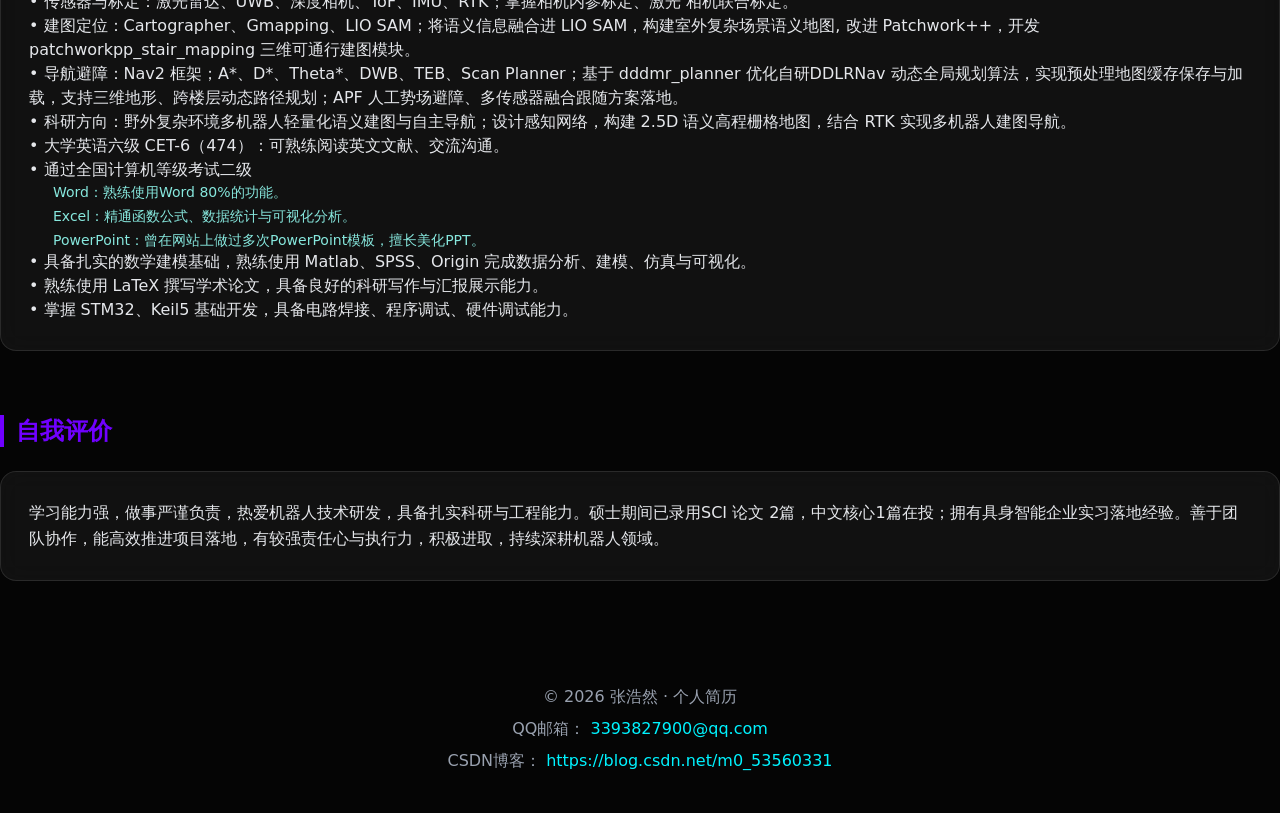
==== commit 2dc35189: "Update print statement from 'Hello' to 'Goodbye'" ====
--- a/index.html
+++ b/index.html
@@ -86,23 +86,21 @@
 <!-- 左右分栏：左侧文字，右侧长方形头像 -->
 <div style="display: flex; align-items: center; justify-content: space-between; gap:40px; padding:20px 0 35px; margin-bottom:40px; flex-wrap: wrap;">
   <!-- 左侧文字信息 -->
-  <div style="flex:1; min-width:300px;">
-    <p style="font-size: 24px; color: #ffffff; margin: 0 0 8px 0;">Hello,</p>
-    <h1 style="font-size: 40px; color: #00F3FF; font-weight: bold; margin: 0 0 14px 0;">I'm 张浩然</h1>
-    <div class="text-gray-400 text-sm space-y-1">
+ <!-- 联系方式文字加大 -->
+    <div class="text-gray-400 space-y-1" style="font-size: 17px; line-height: 1.7;">
       <p>2003-02-21 | 男 | 中共党员</p>
-      <p>17880151269@163.com | 178-8015-1269</p>
-    </div>
-  </div>
-
-  <!-- 右侧长方形头像【重点：去掉border-radius:50%】 -->
-  <div style="width: 200px; height: 140px; border-radius:12px; border: 2px solid #00F3FF; overflow: hidden; flex-shrink:0;">
+      <p>zhanghr@hdu.edu.cn | 178-8015-1269</p>
+    </div>
+  </div>
+
+  <!-- 右侧更长的长方形头像 -->
+  <div style="width: 260px; height: 140px; border-radius: 12px; border: 2px solid #00F3FF; overflow: hidden; flex-shrink: 0;">
     <img 
       src="zhr_life2.jpg" 
       alt="头像"
       loading="lazy"
       decoding="async"
-      style="width:100%; height:100%; object-fit: cover;">
+      style="width: 100%; height: 100%; object-fit: cover;">
   </div>
 </div>
 
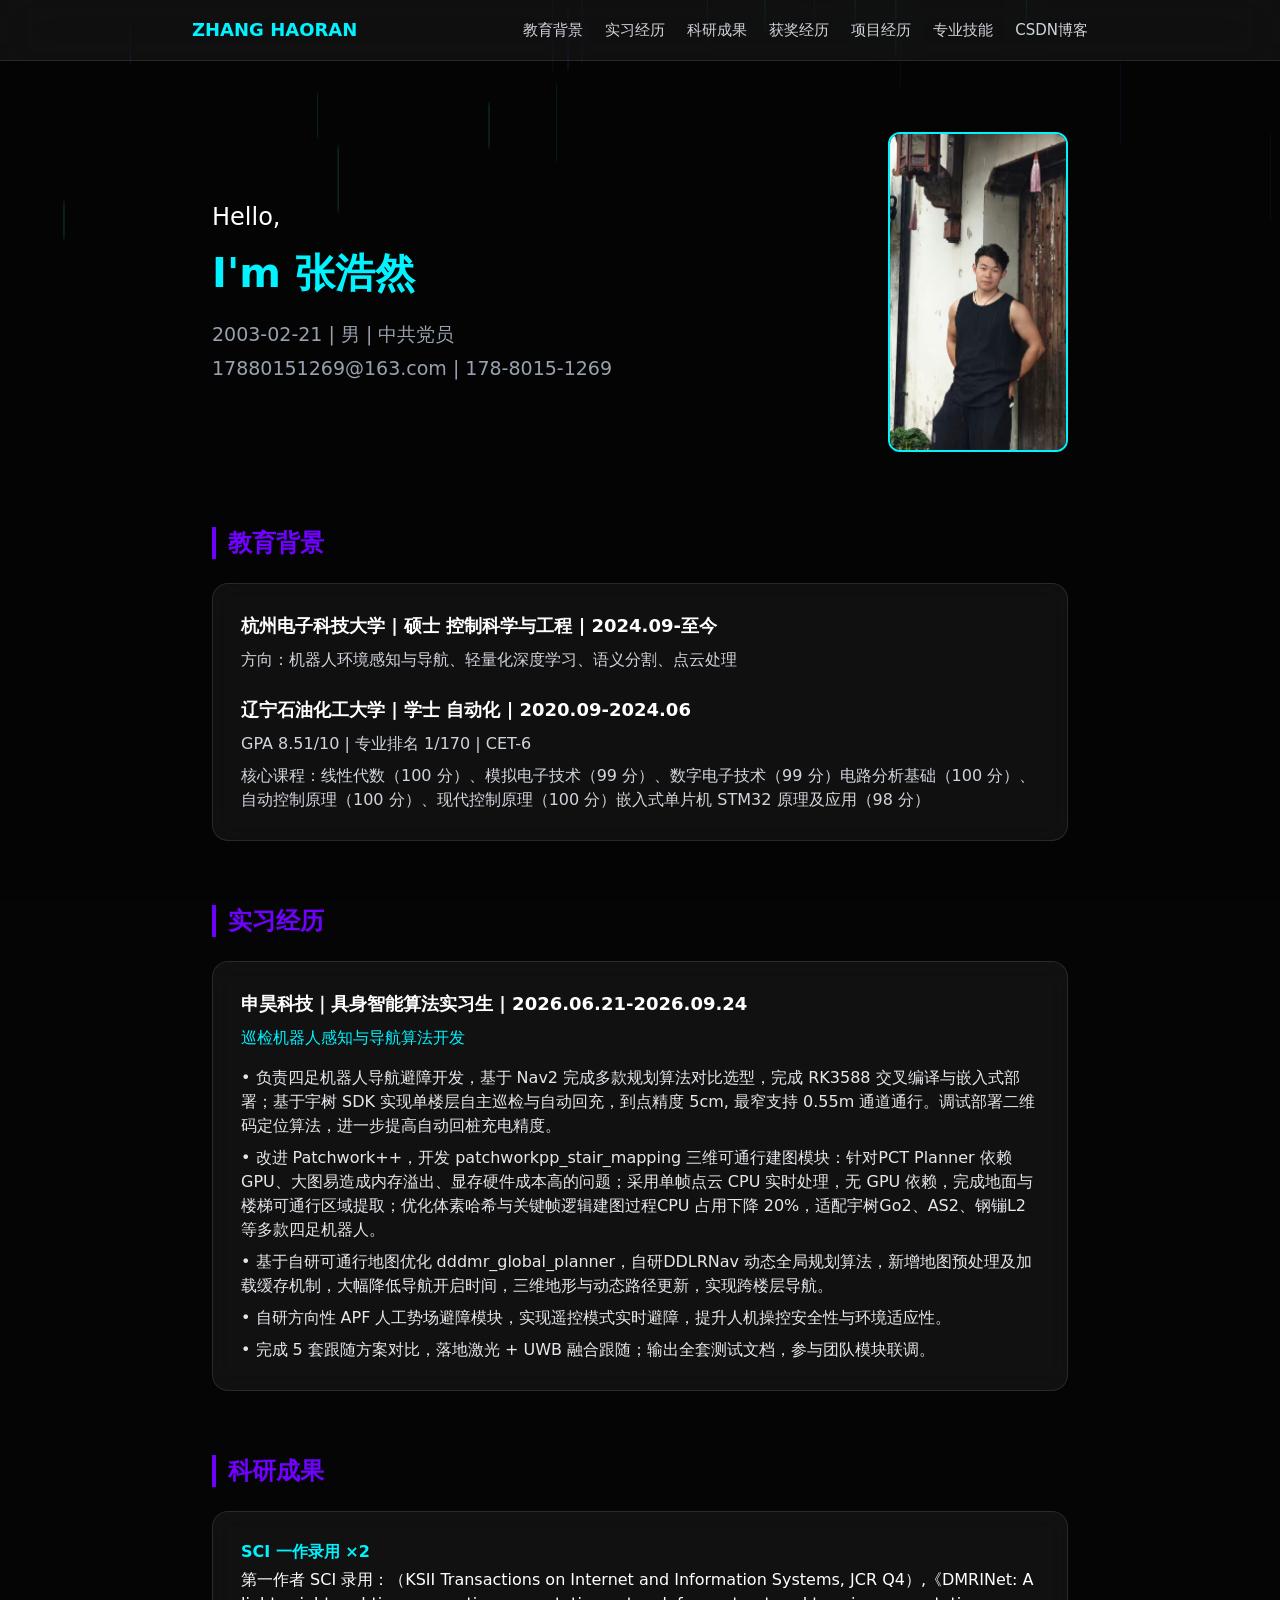
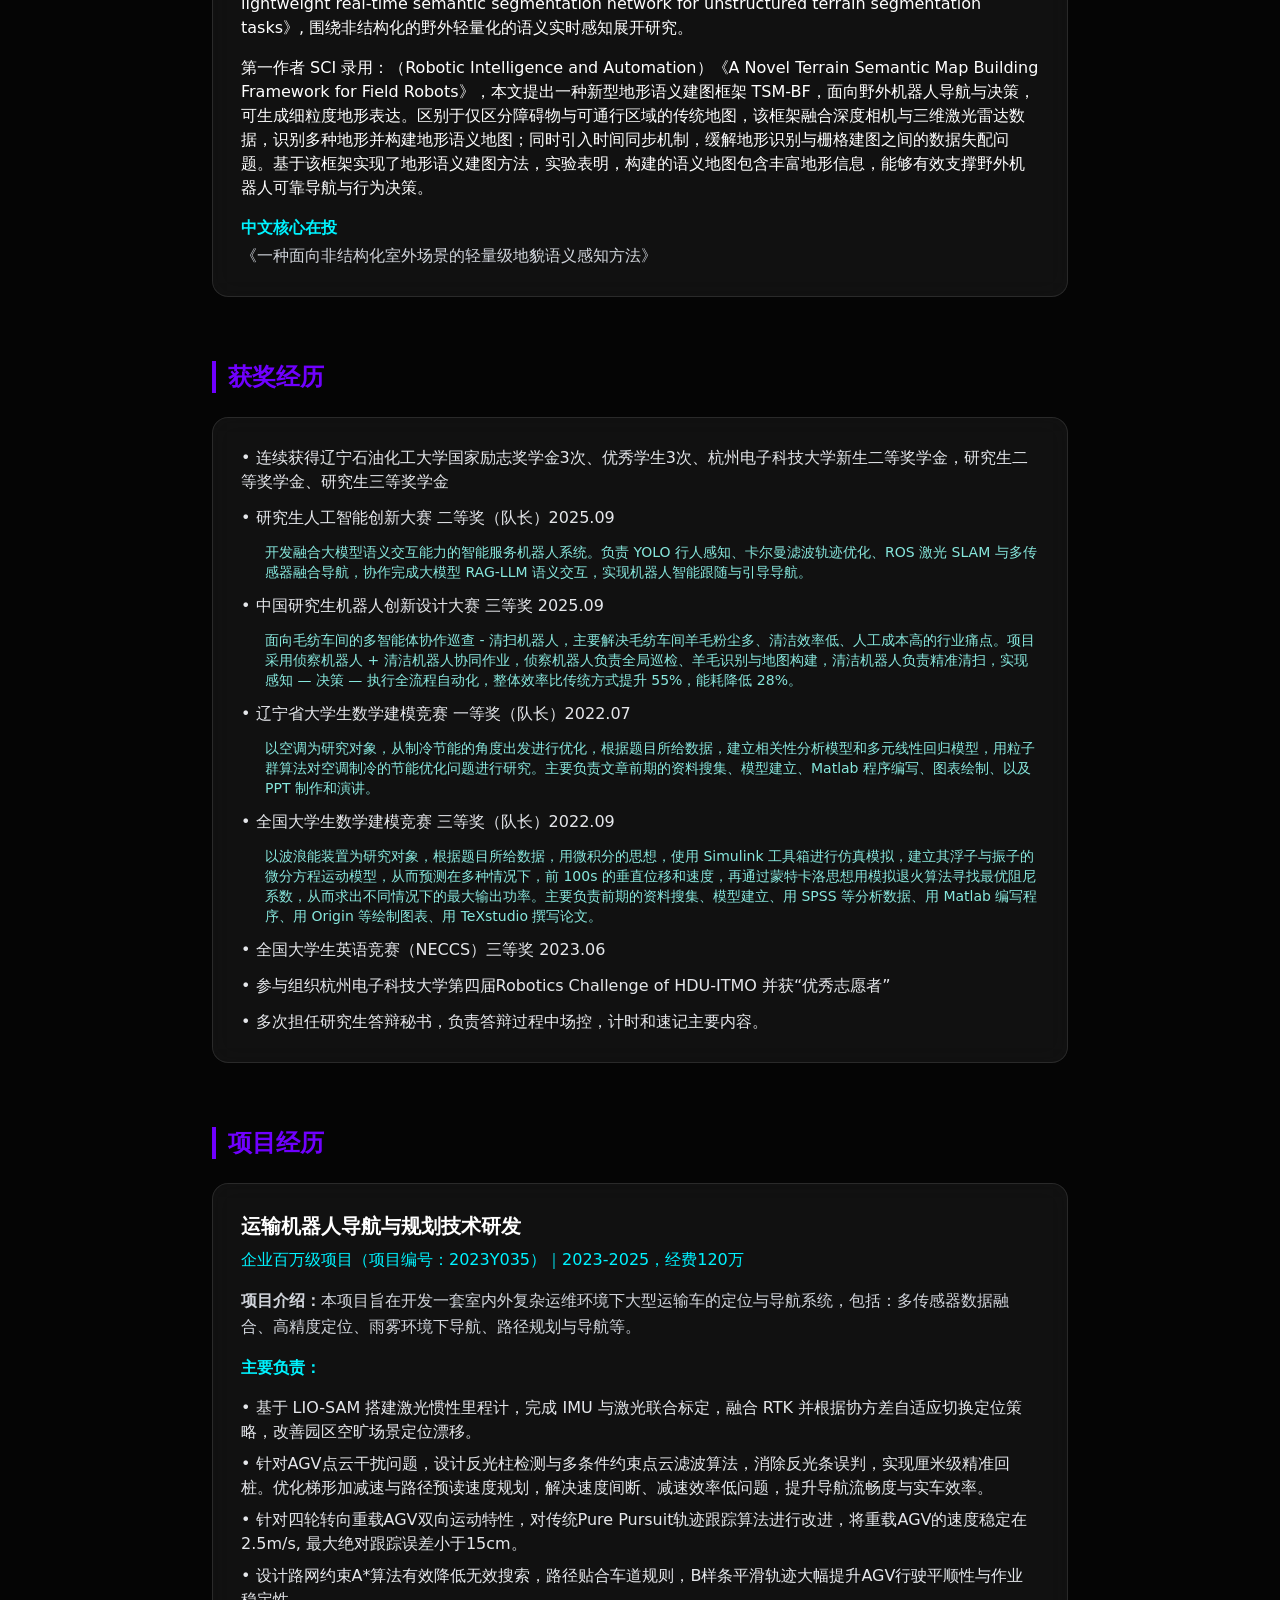
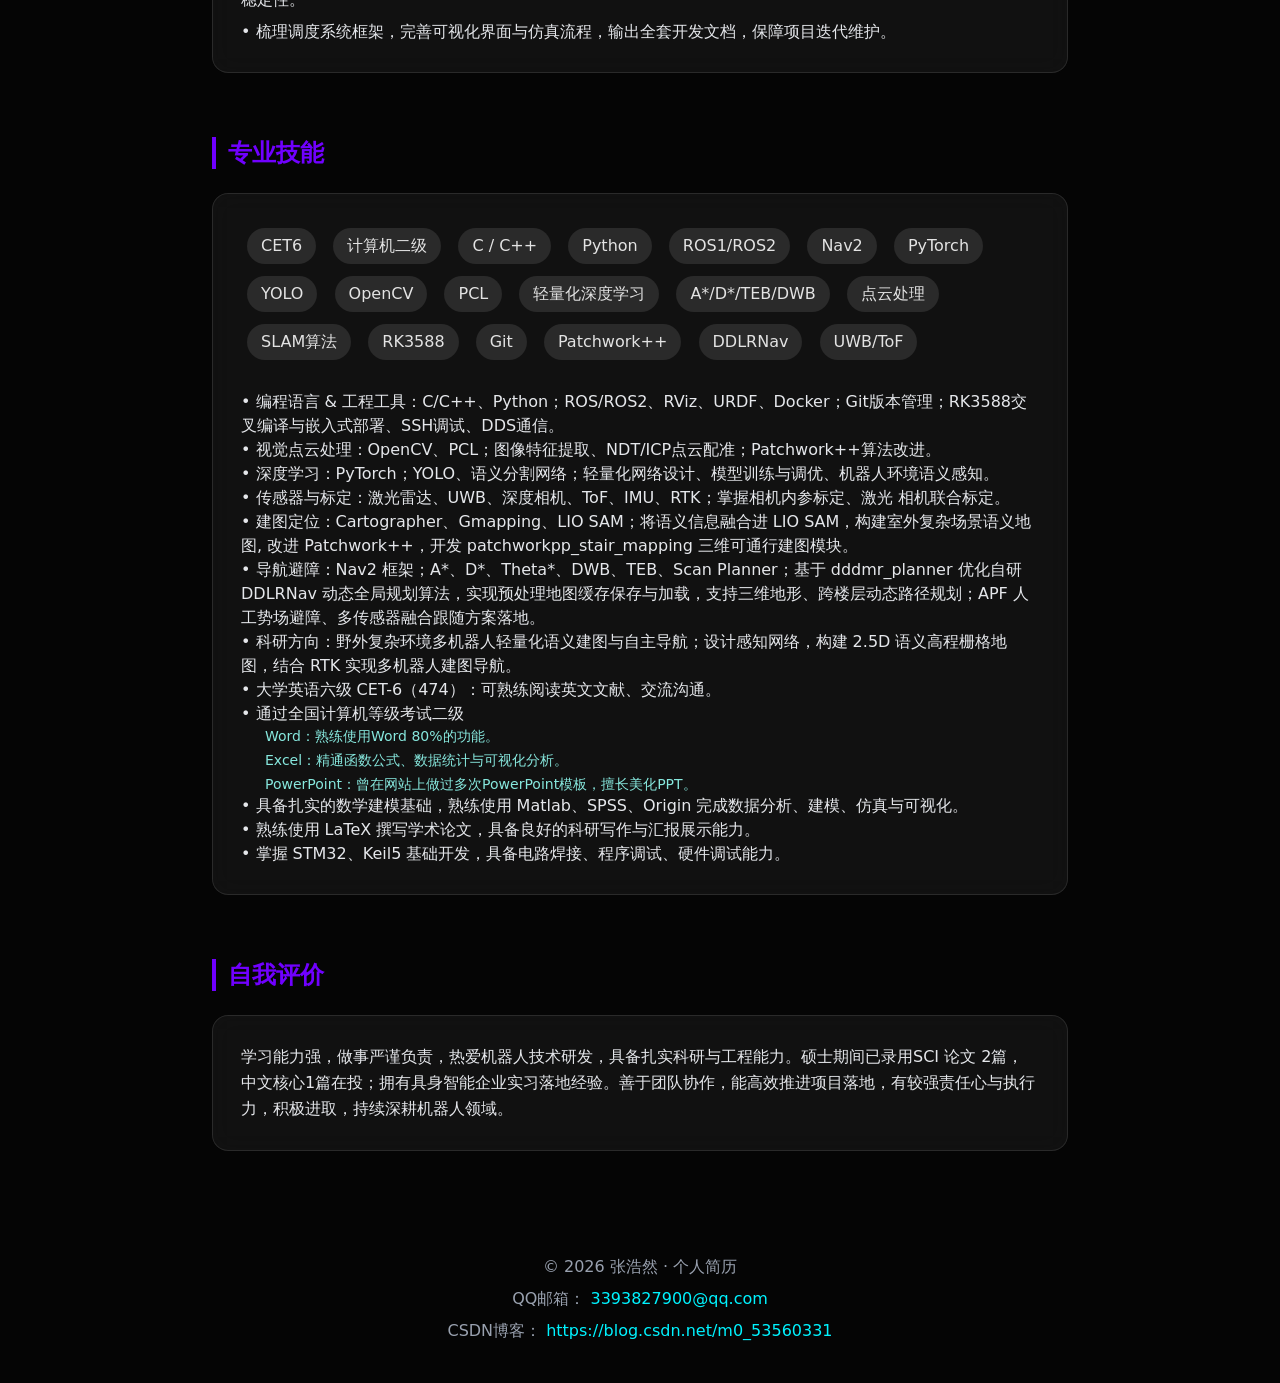
==== commit 455651f2: "Update index.html" ====
--- a/index.html
+++ b/index.html
@@ -83,24 +83,28 @@
   </div>
 </nav>
 <div class="max-w-4xl mx-auto px-5 pt-28">
-<!-- 左右分栏：左侧文字，右侧长方形头像 -->
+  
+<!-- 左右分栏：左侧文字，右侧长方形头像 9:16 -->
 <div style="display: flex; align-items: center; justify-content: space-between; gap:40px; padding:20px 0 35px; margin-bottom:40px; flex-wrap: wrap;">
   <!-- 左侧文字信息 -->
- <!-- 联系方式文字加大 -->
-    <div class="text-gray-400 space-y-1" style="font-size: 17px; line-height: 1.7;">
+  <div style="flex:1; min-width:300px;">
+    <p style="font-size: 24px; color: #ffffff; margin: 0 0 8px 0;">Hello,</p>
+    <h1 style="font-size: 40px; color: #00F3FF; font-weight: bold; margin: 0 0 14px 0;">I'm 张浩然</h1>
+    <!-- 联系方式字体放大 -->
+    <div class="text-gray-400 space-y-1" style="font-size: 19px; line-height: 1.8;">
       <p>2003-02-21 | 男 | 中共党员</p>
-      <p>zhanghr@hdu.edu.cn | 178-8015-1269</p>
-    </div>
-  </div>
-
-  <!-- 右侧更长的长方形头像 -->
-  <div style="width: 260px; height: 140px; border-radius: 12px; border: 2px solid #00F3FF; overflow: hidden; flex-shrink: 0;">
+      <p>17880151269@163.com | 178-8015-1269</p>
+    </div>
+  </div>
+
+  <!-- 右侧长方形头像 9:16竖版比例 -->
+  <div style="width: 180px; height: 320px; border-radius:12px; border: 2px solid #00F3FF; overflow: hidden; flex-shrink:0;">
     <img 
       src="zhr_life2.jpg" 
       alt="头像"
       loading="lazy"
       decoding="async"
-      style="width: 100%; height: 100%; object-fit: cover;">
+      style="width:100%; height:100%; object-fit: cover;">
   </div>
 </div>
 
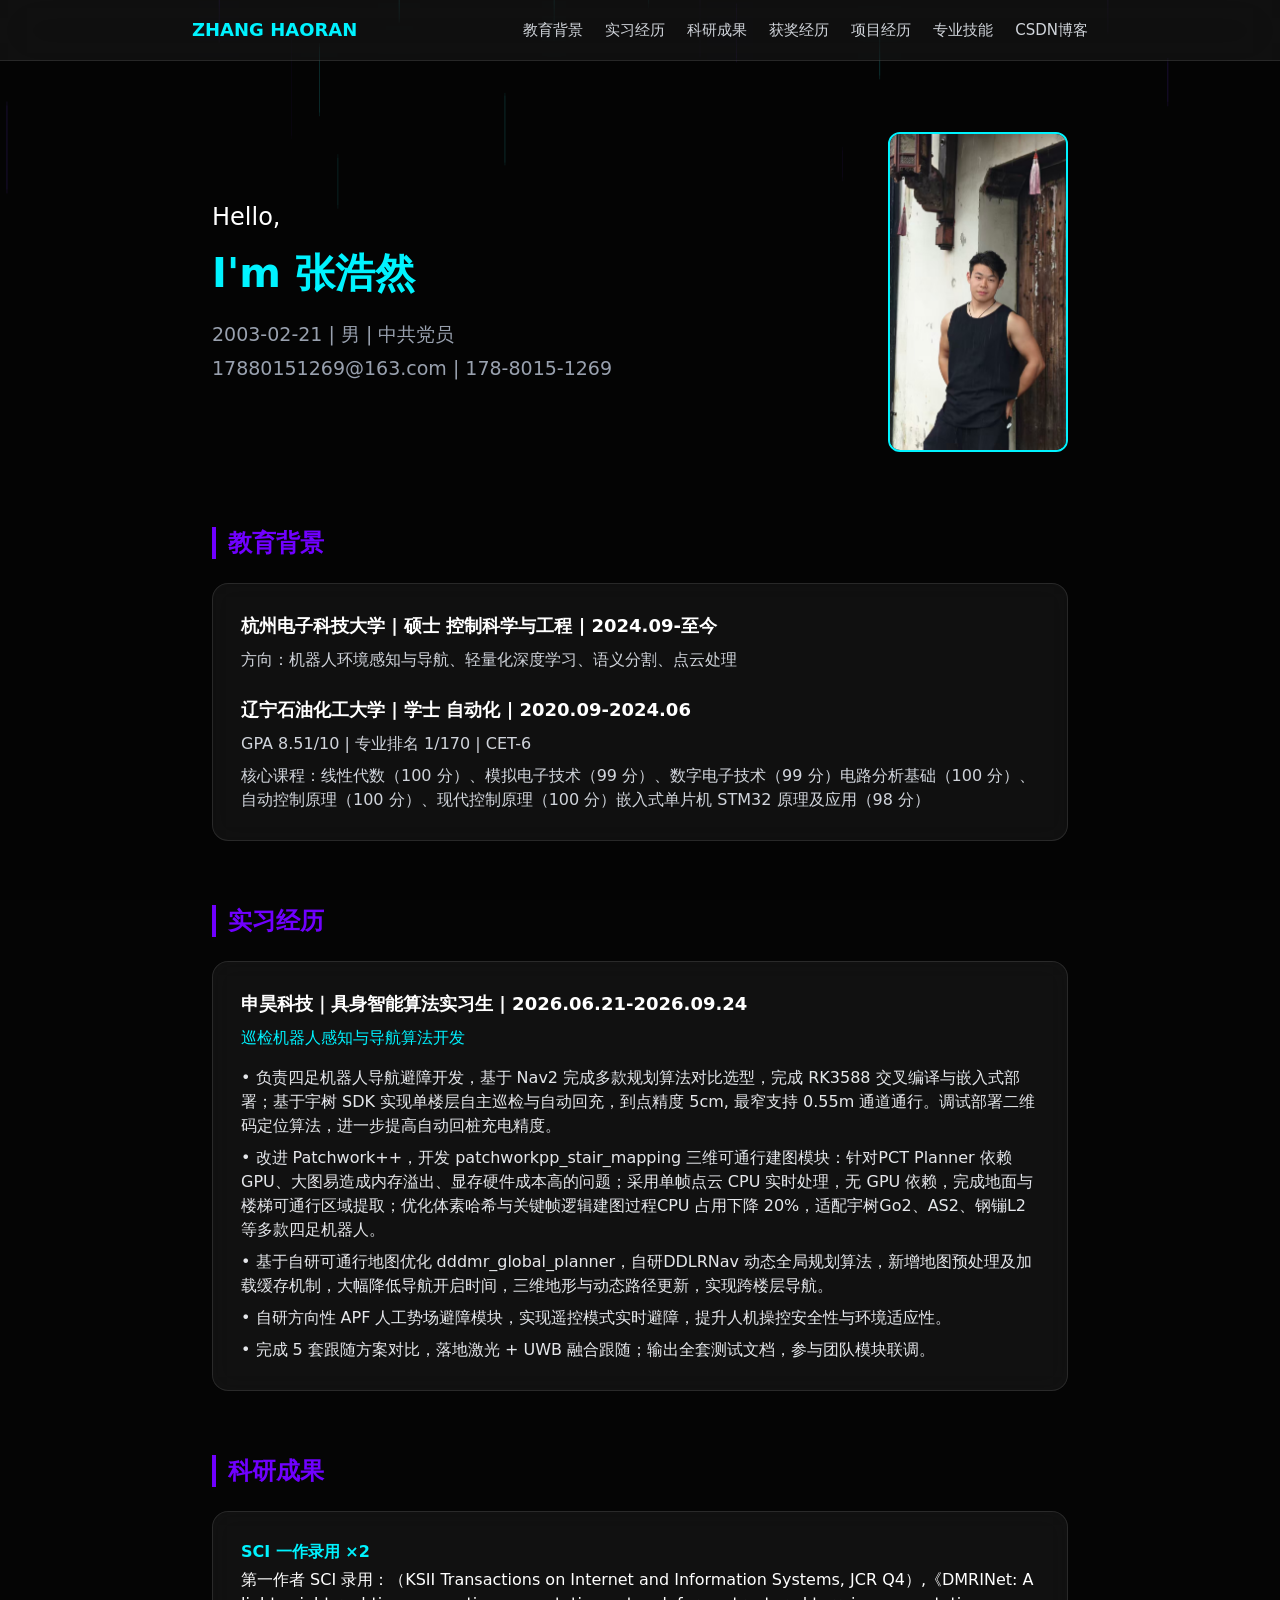
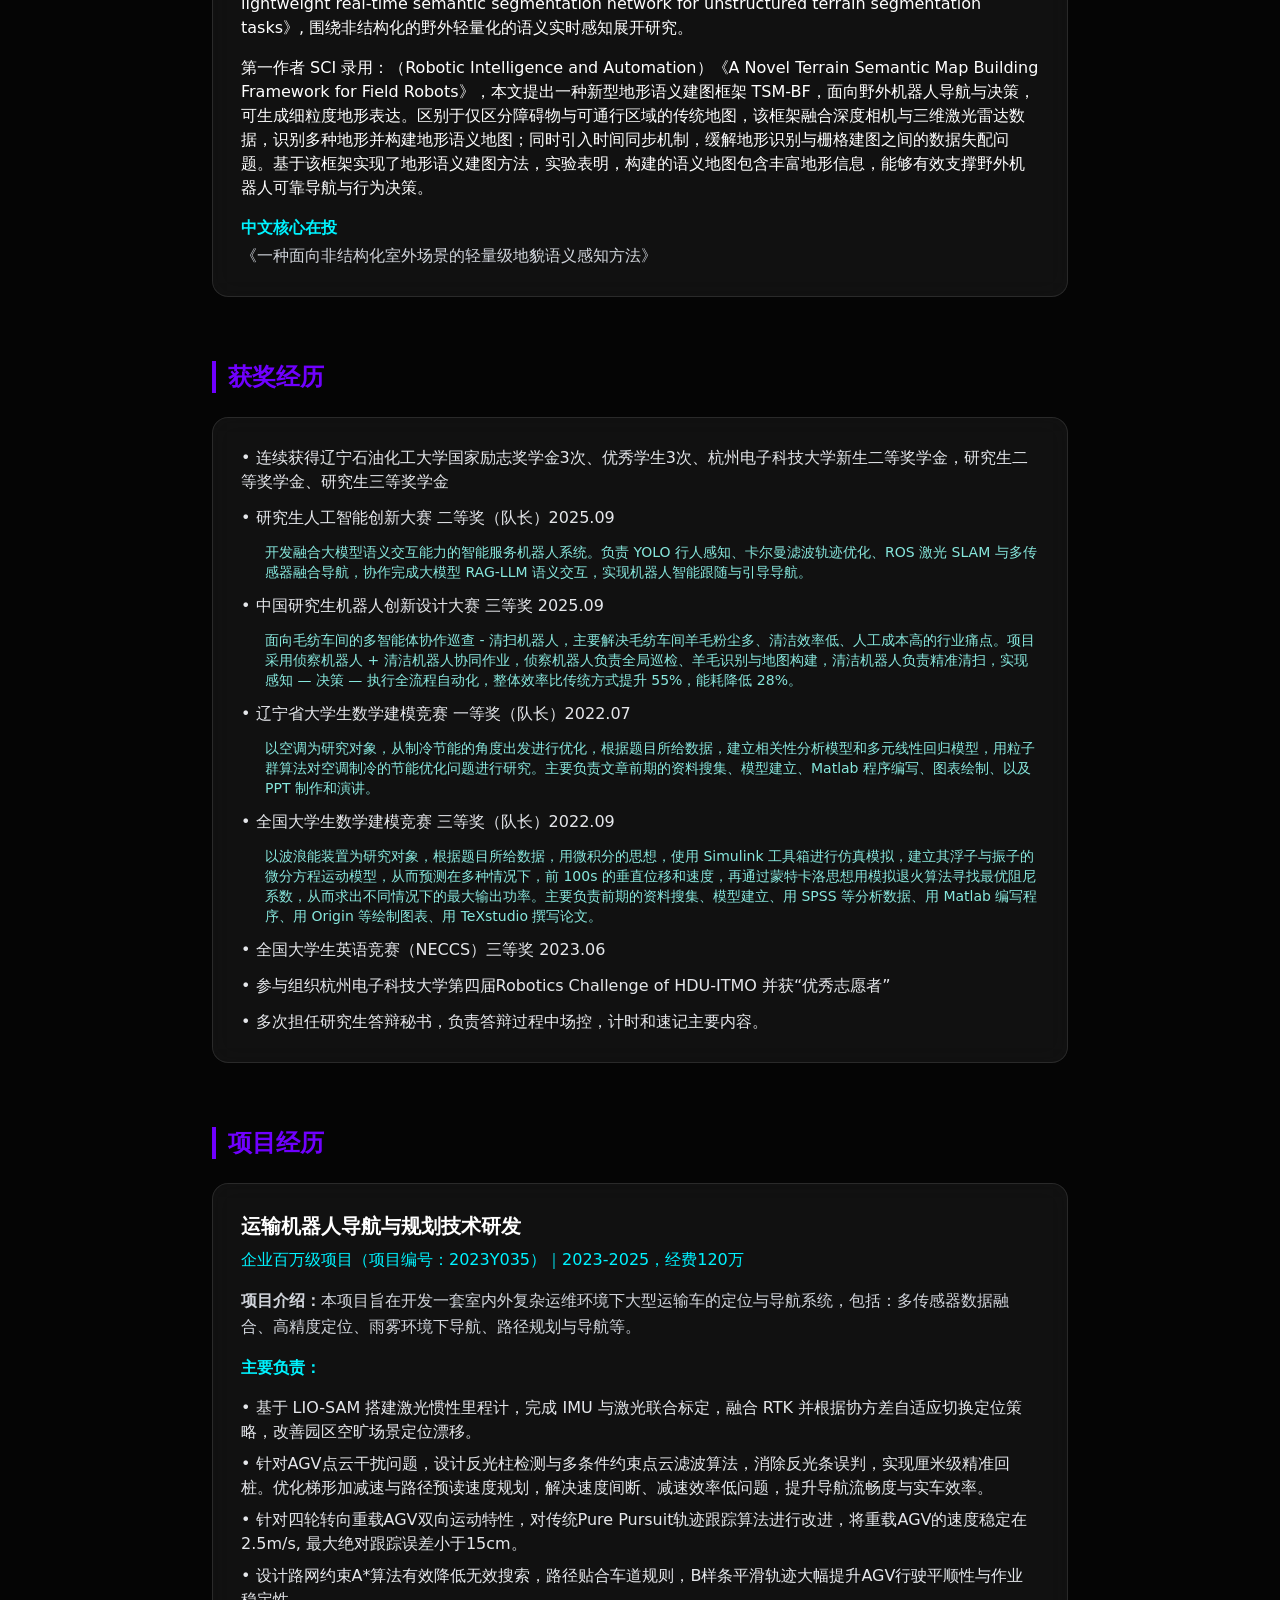
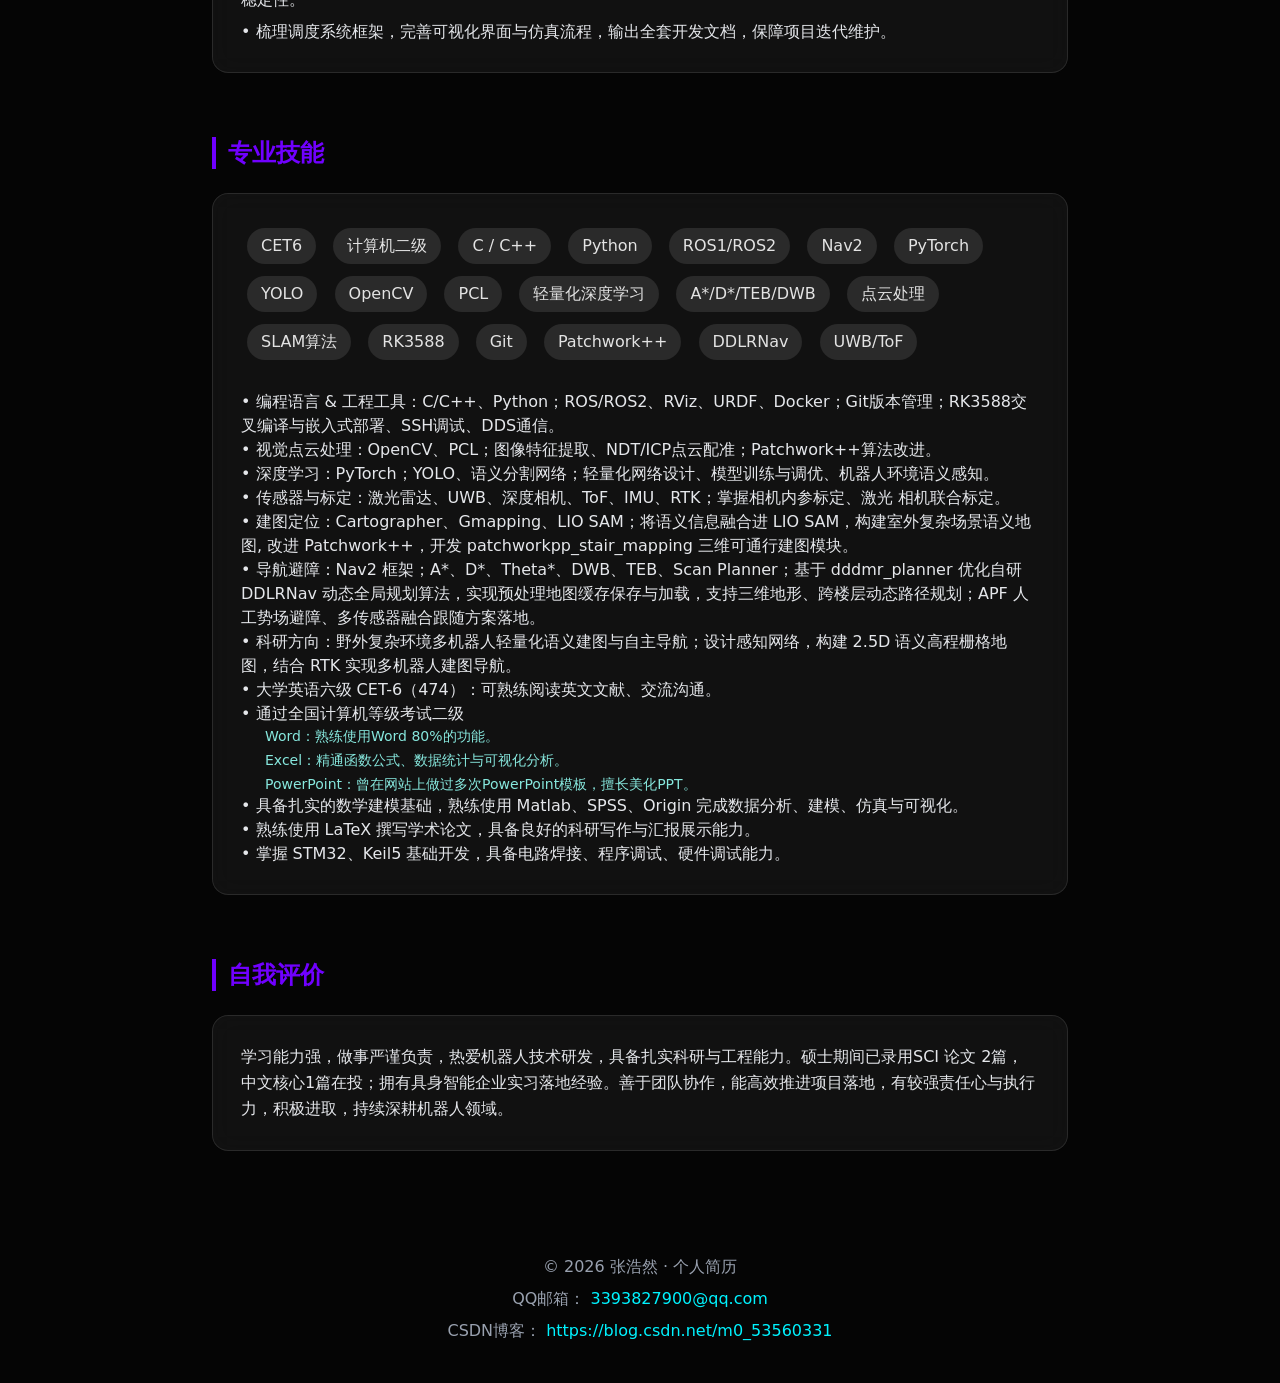
==== commit 647197e2: "Update print statement from 'Hello' to 'Goodbye'" ====
--- a/index.html
+++ b/index.html
@@ -84,21 +84,28 @@
 </nav>
 <div class="max-w-4xl mx-auto px-5 pt-28">
   
-<!-- 左右分栏：左侧文字，右侧长方形头像 9:16 -->
-<div style="display: flex; align-items: center; justify-content: space-between; gap:40px; padding:20px 0 35px; margin-bottom:40px; flex-wrap: wrap;">
-  <!-- 左侧文字信息 -->
-  <div style="flex:1; min-width:300px;">
+<!-- 左右分栏：左侧文字，右侧长方形9:16头像，PC/手机全部保持左右并排 -->
+<div style="display: flex; align-items: center; justify-content: space-between; gap:24px; padding:20px 0 35px; margin-bottom:40px; flex-wrap: nowrap;">
+  <!-- 左侧文字信息 min-width:0 允许压缩，防止手机横向溢出 -->
+  <div style="flex:1; min-width:0;">
     <p style="font-size: 24px; color: #ffffff; margin: 0 0 8px 0;">Hello,</p>
     <h1 style="font-size: 40px; color: #00F3FF; font-weight: bold; margin: 0 0 14px 0;">I'm 张浩然</h1>
-    <!-- 联系方式字体放大 -->
+    <!-- 联系方式放大字号 -->
     <div class="text-gray-400 space-y-1" style="font-size: 19px; line-height: 1.8;">
       <p>2003-02-21 | 男 | 中共党员</p>
       <p>17880151269@163.com | 178-8015-1269</p>
     </div>
   </div>
 
-  <!-- 右侧长方形头像 9:16竖版比例 -->
-  <div style="width: 180px; height: 320px; border-radius:12px; border: 2px solid #00F3FF; overflow: hidden; flex-shrink:0;">
+  <!-- 右侧长方形头像 9:16 固定比例，flex-shrink:1 小屏自动缩小图片 -->
+  <div style="
+    width: 180px;
+    height: 320px;
+    border-radius:12px;
+    border: 2px solid #00F3FF;
+    overflow: hidden;
+    flex-shrink:1;
+  ">
     <img 
       src="zhr_life2.jpg" 
       alt="头像"
@@ -107,6 +114,7 @@
       style="width:100%; height:100%; object-fit: cover;">
   </div>
 </div>
+
 
   
   <section id="edu" class="animate-section mb-16">
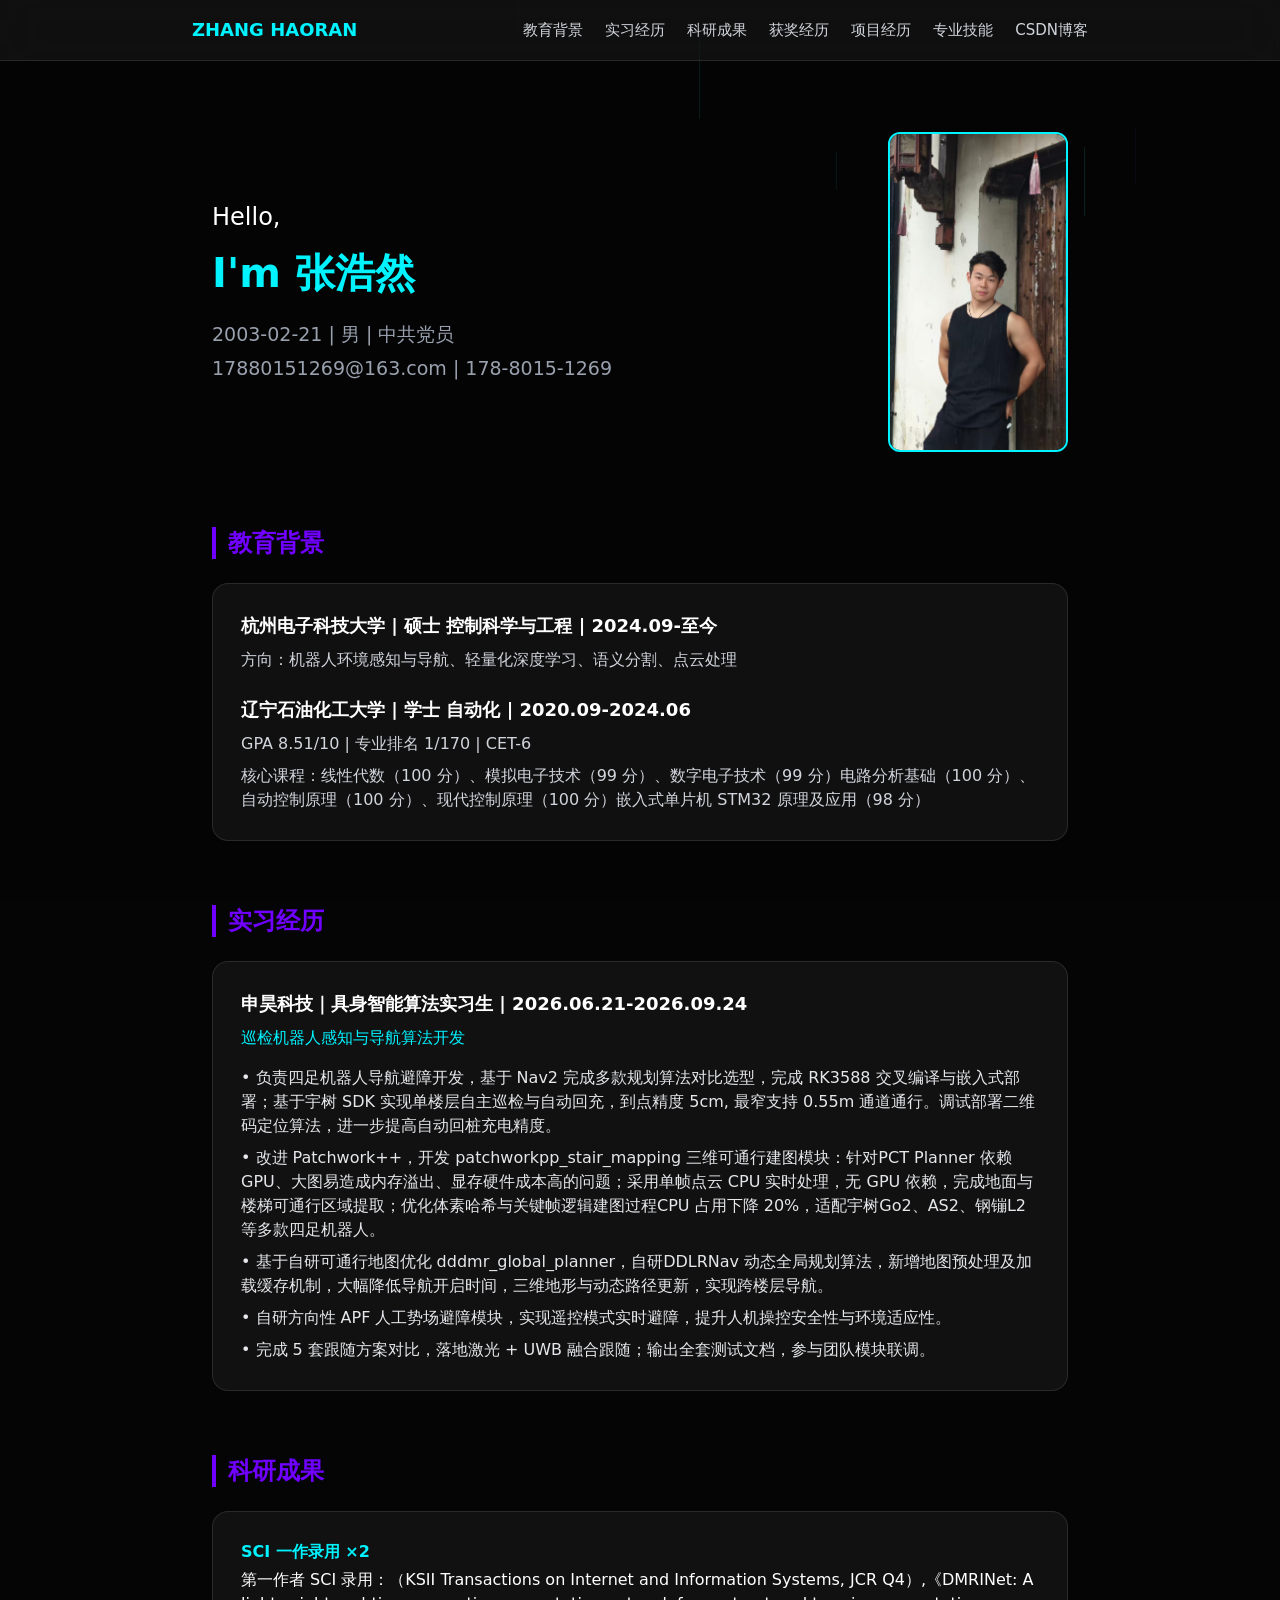
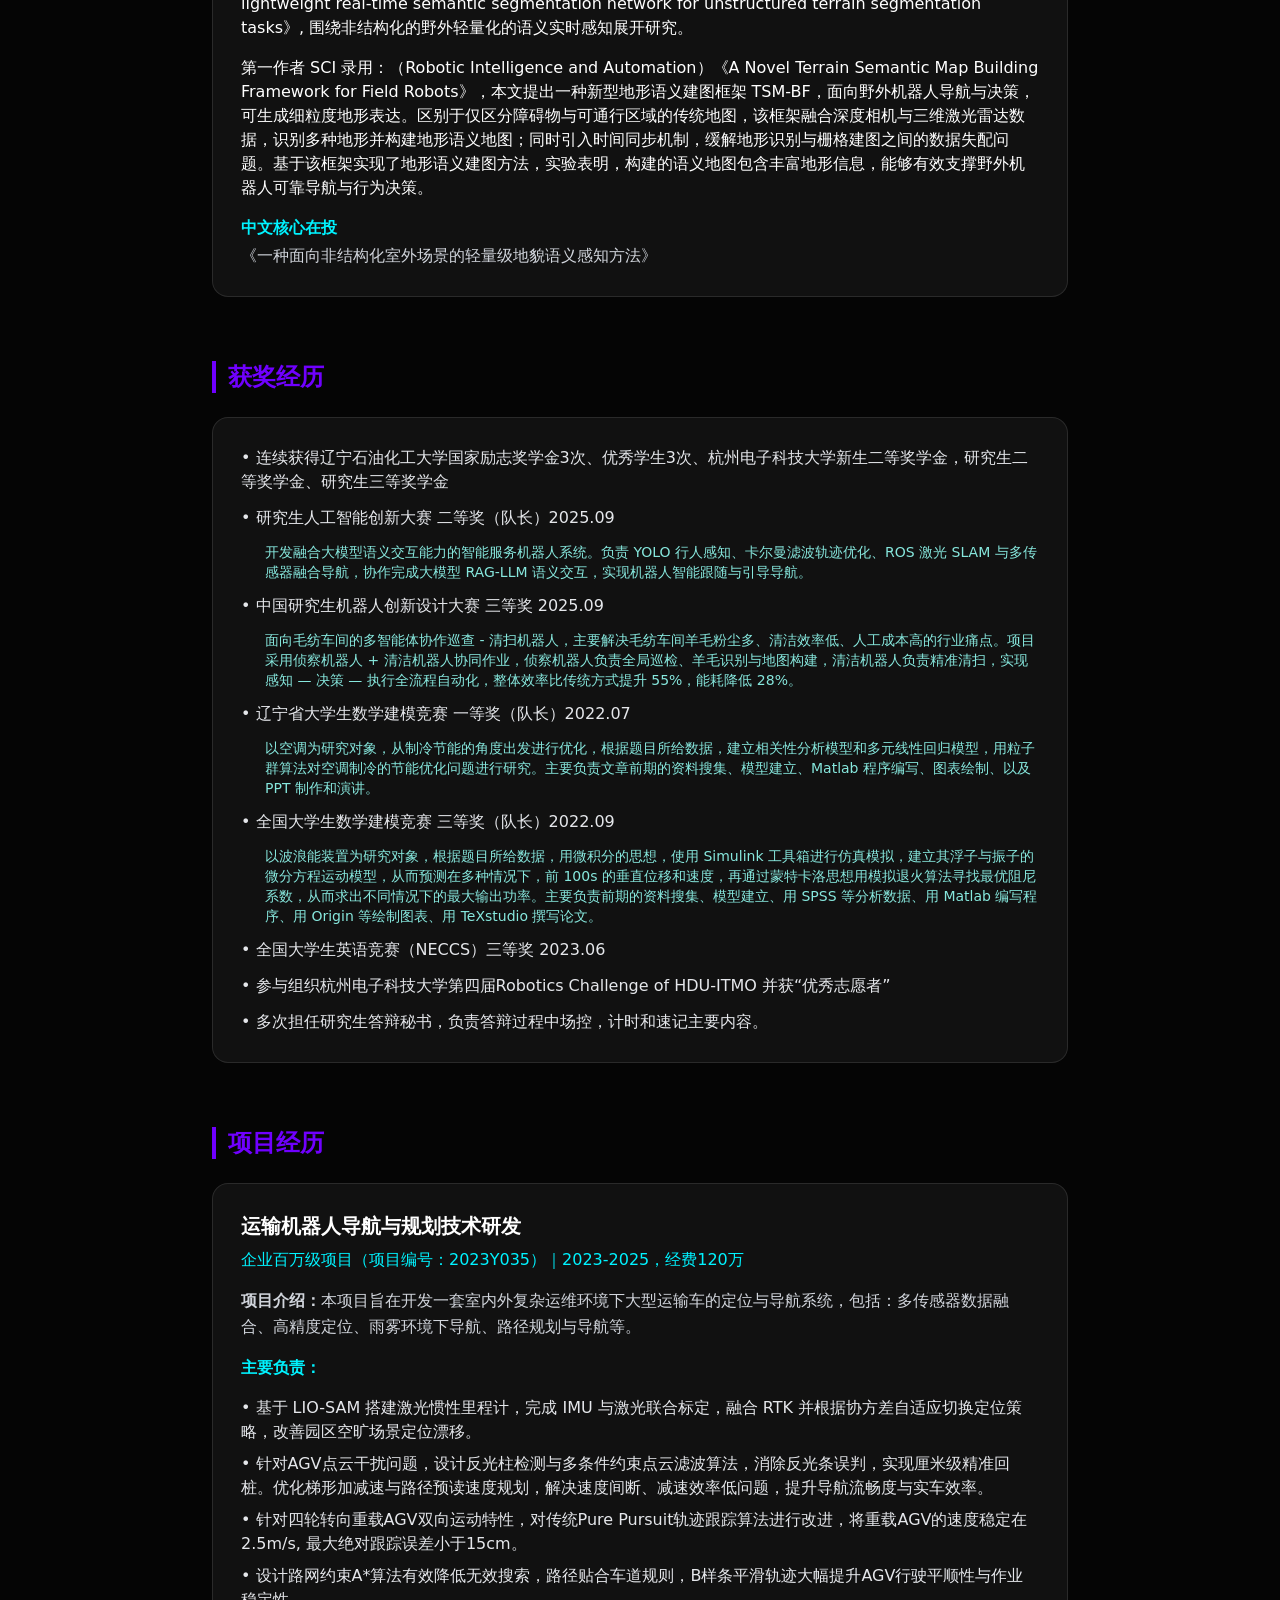
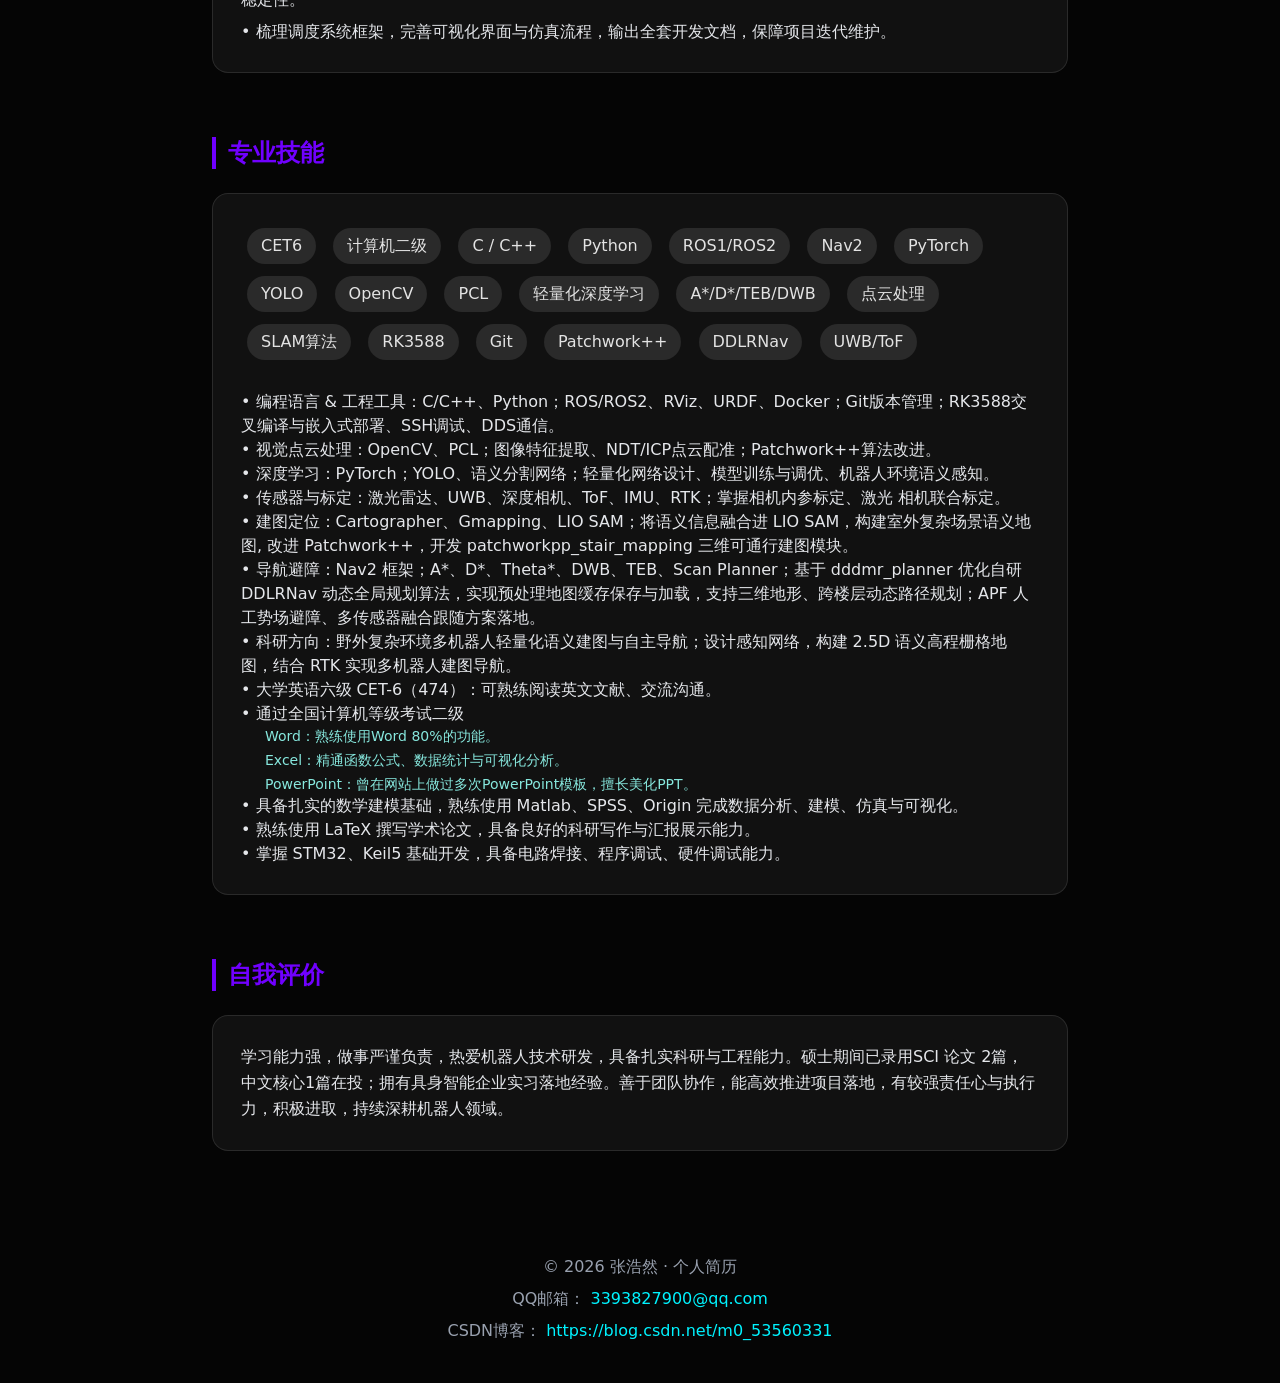
==== commit 1dfc53c9: "Update fmt.Println message from 'Hello' to 'Goodbye'" ====
--- a/index.html
+++ b/index.html
@@ -62,6 +62,18 @@
       border-radius: 12px;
       border: 1px solid #00F3FF;
     }
+    @media (max-width: 500px) {
+  .hello-text {
+    font-size: 18px !important;
+  }
+  .name-title {
+    font-size: 28px !important;
+  }
+  .contact-info {
+    font-size: 15px !important;
+  }
+}
+
   </style>
 </head>
 <body class="overflow-x-hidden">
@@ -88,10 +100,10 @@
 <div style="display: flex; align-items: center; justify-content: space-between; gap:24px; padding:20px 0 35px; margin-bottom:40px; flex-wrap: nowrap;">
   <!-- 左侧文字信息 min-width:0 允许压缩，防止手机横向溢出 -->
   <div style="flex:1; min-width:0;">
-    <p style="font-size: 24px; color: #ffffff; margin: 0 0 8px 0;">Hello,</p>
-    <h1 style="font-size: 40px; color: #00F3FF; font-weight: bold; margin: 0 0 14px 0;">I'm 张浩然</h1>
+    <p class="hello-text" style="font-size: 24px; color: #ffffff; margin: 0 0 8px 0;">Hello,</p>
+    <h1 class="name-title" style="font-size: 40px; color: #00F3FF; font-weight: bold; margin: 0 0 14px 0;">I'm 张浩然</h1>
     <!-- 联系方式放大字号 -->
-    <div class="text-gray-400 space-y-1" style="font-size: 19px; line-height: 1.8;">
+    <div class="contact-info text-gray-400 space-y-1" style="font-size: 19px; line-height: 1.8;">
       <p>2003-02-21 | 男 | 中共党员</p>
       <p>17880151269@163.com | 178-8015-1269</p>
     </div>
@@ -114,6 +126,7 @@
       style="width:100%; height:100%; object-fit: cover;">
   </div>
 </div>
+
 
 
   
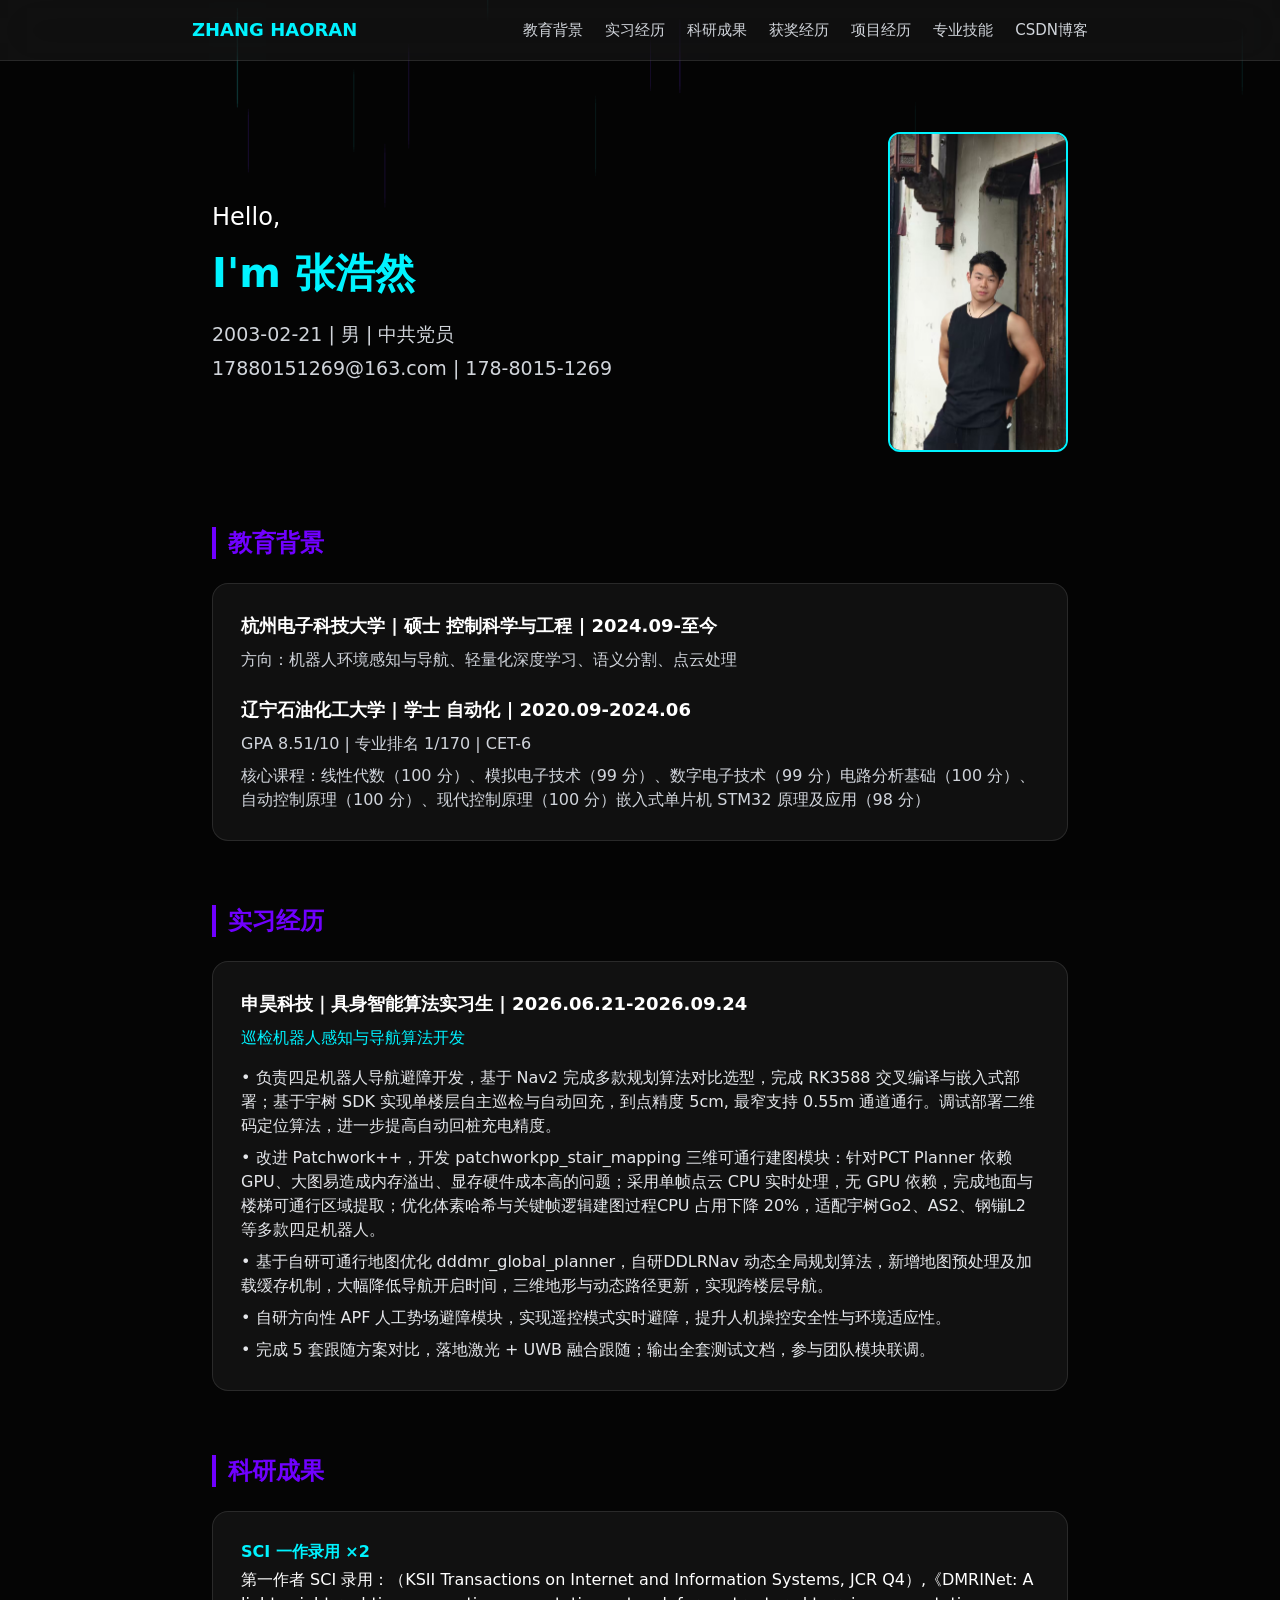
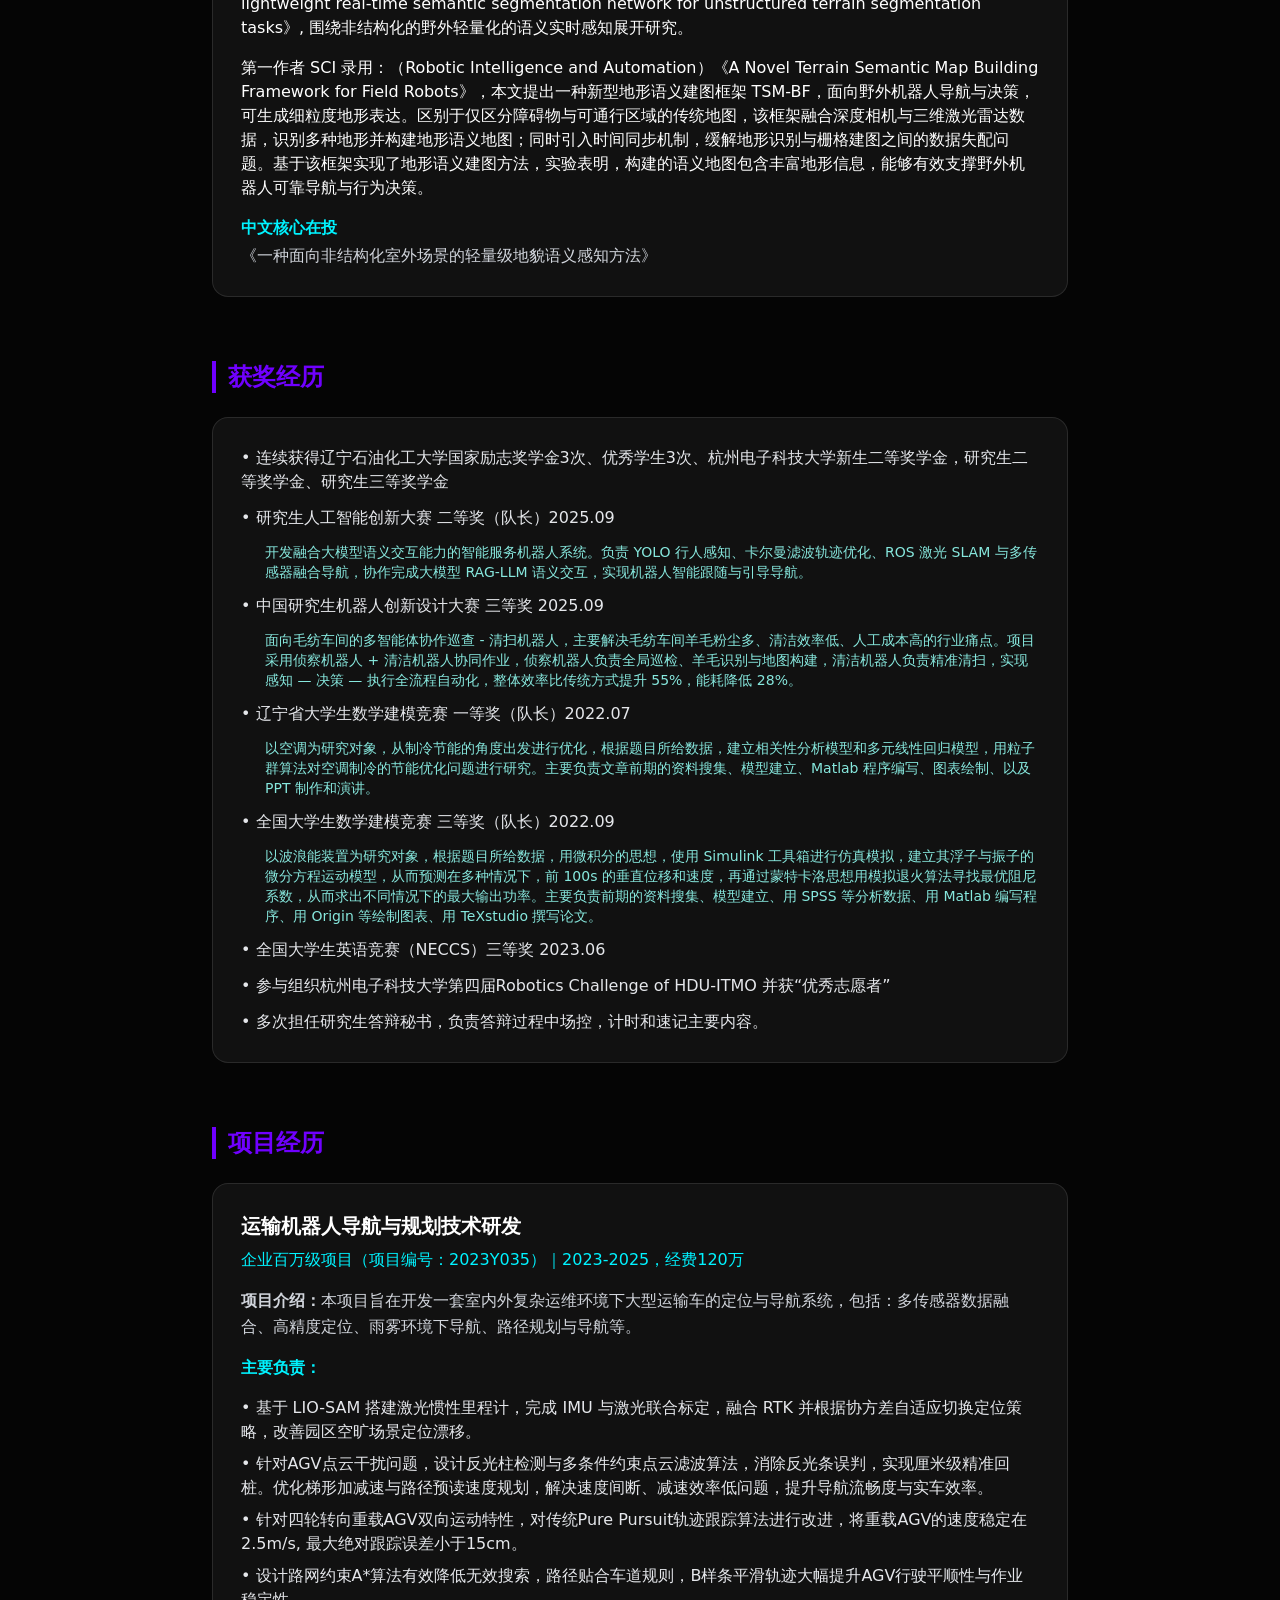
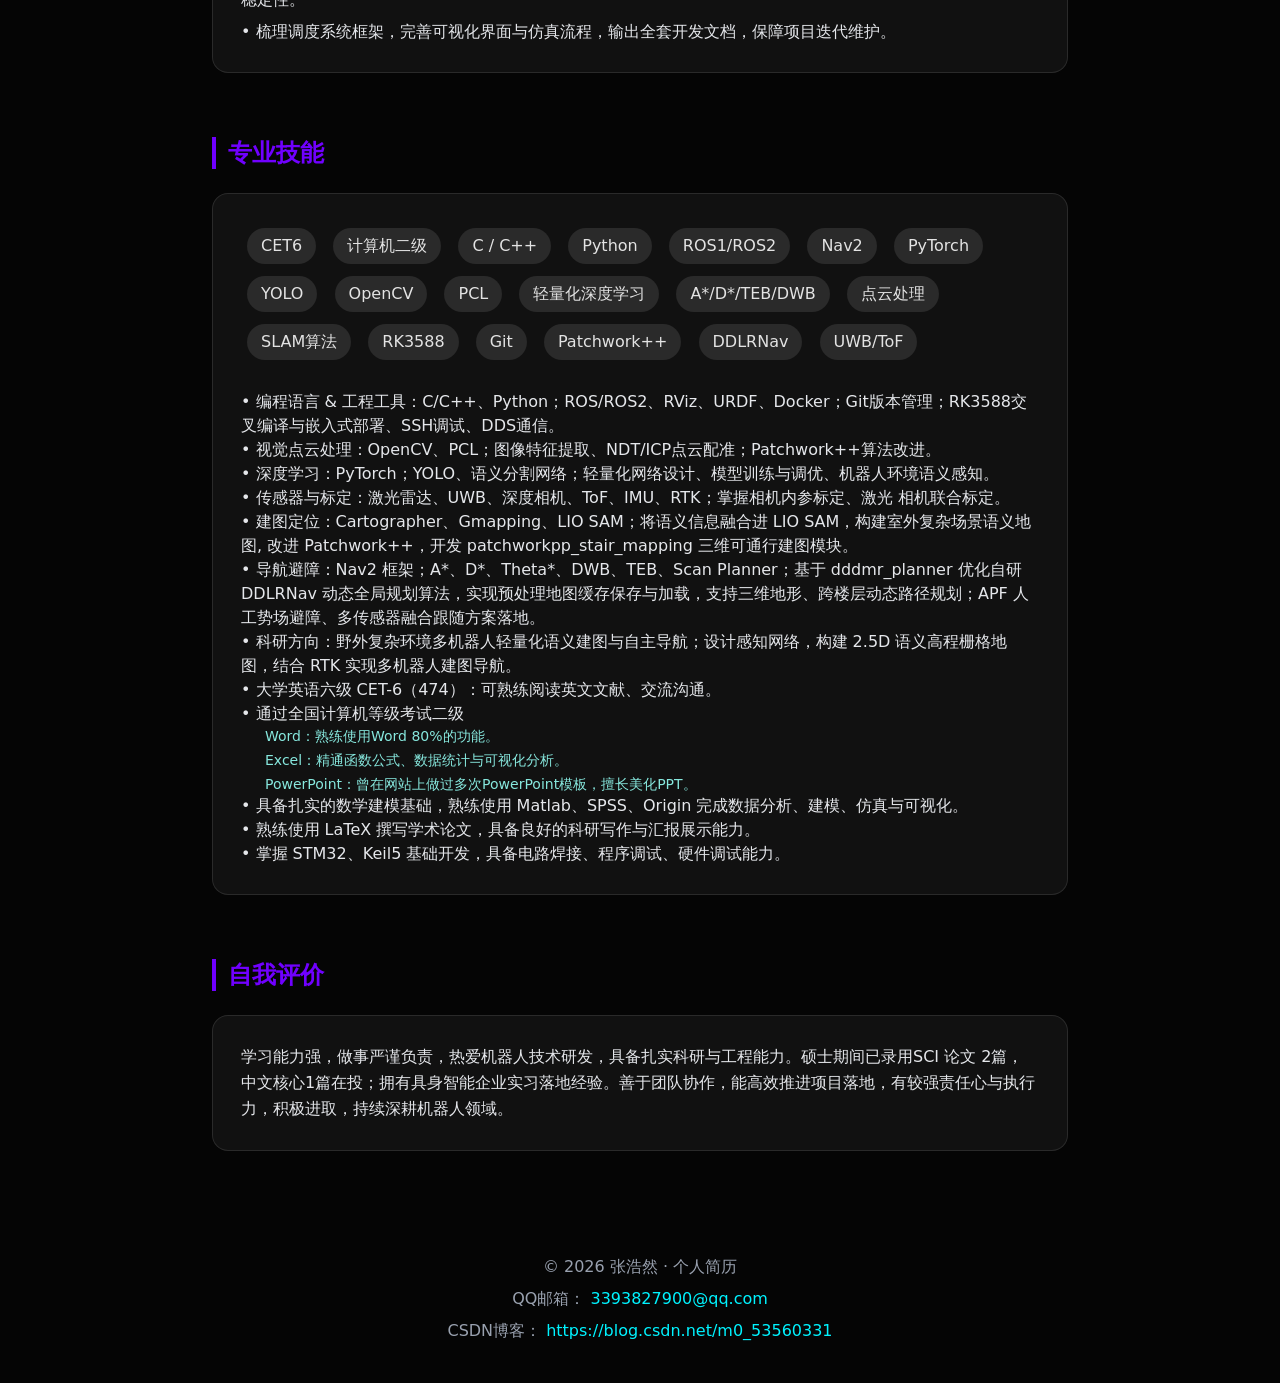
==== commit c5406d97: "Update index.html" ====
--- a/index.html
+++ b/index.html
@@ -62,18 +62,37 @@
       border-radius: 12px;
       border: 1px solid #00F3FF;
     }
+
+    /* PC默认字号 */
+    .hello-text {
+      font-size: 24px;
+      color: #ffffff;
+      margin: 0 0 8px 0;
+    }
+    .name-title {
+      font-size: 40px;
+      color: #00F3FF;
+      font-weight: bold;
+      margin: 0 0 14px 0;
+    }
+    .contact-info {
+      font-size: 19px;
+      line-height: 1.8;
+      color:#d1d5db;
+    }
+
+    /* 小于500px手机，字号缩小，布局仍然左右并排 */
     @media (max-width: 500px) {
-  .hello-text {
-    font-size: 18px !important;
-  }
-  .name-title {
-    font-size: 28px !important;
-  }
-  .contact-info {
-    font-size: 15px !important;
-  }
-}
-
+      .hello-text {
+        font-size: 18px !important;
+      }
+      .name-title {
+        font-size: 28px !important;
+      }
+      .contact-info {
+        font-size: 15px !important;
+      }
+    }
   </style>
 </head>
 <body class="overflow-x-hidden">
@@ -95,20 +114,19 @@
   </div>
 </nav>
 <div class="max-w-4xl mx-auto px-5 pt-28">
-  
+
 <!-- 左右分栏：左侧文字，右侧长方形9:16头像，PC/手机全部保持左右并排 -->
 <div style="display: flex; align-items: center; justify-content: space-between; gap:24px; padding:20px 0 35px; margin-bottom:40px; flex-wrap: nowrap;">
   <!-- 左侧文字信息 min-width:0 允许压缩，防止手机横向溢出 -->
   <div style="flex:1; min-width:0;">
-    <p class="hello-text" style="font-size: 24px; color: #ffffff; margin: 0 0 8px 0;">Hello,</p>
-    <h1 class="name-title" style="font-size: 40px; color: #00F3FF; font-weight: bold; margin: 0 0 14px 0;">I'm 张浩然</h1>
+    <p class="hello-text">Hello,</p>
+    <h1 class="name-title">I'm 张浩然</h1>
     <!-- 联系方式放大字号 -->
-    <div class="contact-info text-gray-400 space-y-1" style="font-size: 19px; line-height: 1.8;">
+    <div class="contact-info">
       <p>2003-02-21 | 男 | 中共党员</p>
       <p>17880151269@163.com | 178-8015-1269</p>
     </div>
   </div>
-
   <!-- 右侧长方形头像 9:16 固定比例，flex-shrink:1 小屏自动缩小图片 -->
   <div style="
     width: 180px;
@@ -118,18 +136,15 @@
     overflow: hidden;
     flex-shrink:1;
   ">
-    <img 
-      src="zhr_life2.jpg" 
+    <img
+      src="zhr_life2.jpg"
       alt="头像"
       loading="lazy"
       decoding="async"
       style="width:100%; height:100%; object-fit: cover;">
   </div>
 </div>
-
-
-
-  
+ 
   <section id="edu" class="animate-section mb-16">
     <h2 class="text-2xl text-[#7000FF] font-bold mb-6 pl-3 border-l-4 border-[#7000FF]">教育背景</h2>
     <div class="glass neon-hover">
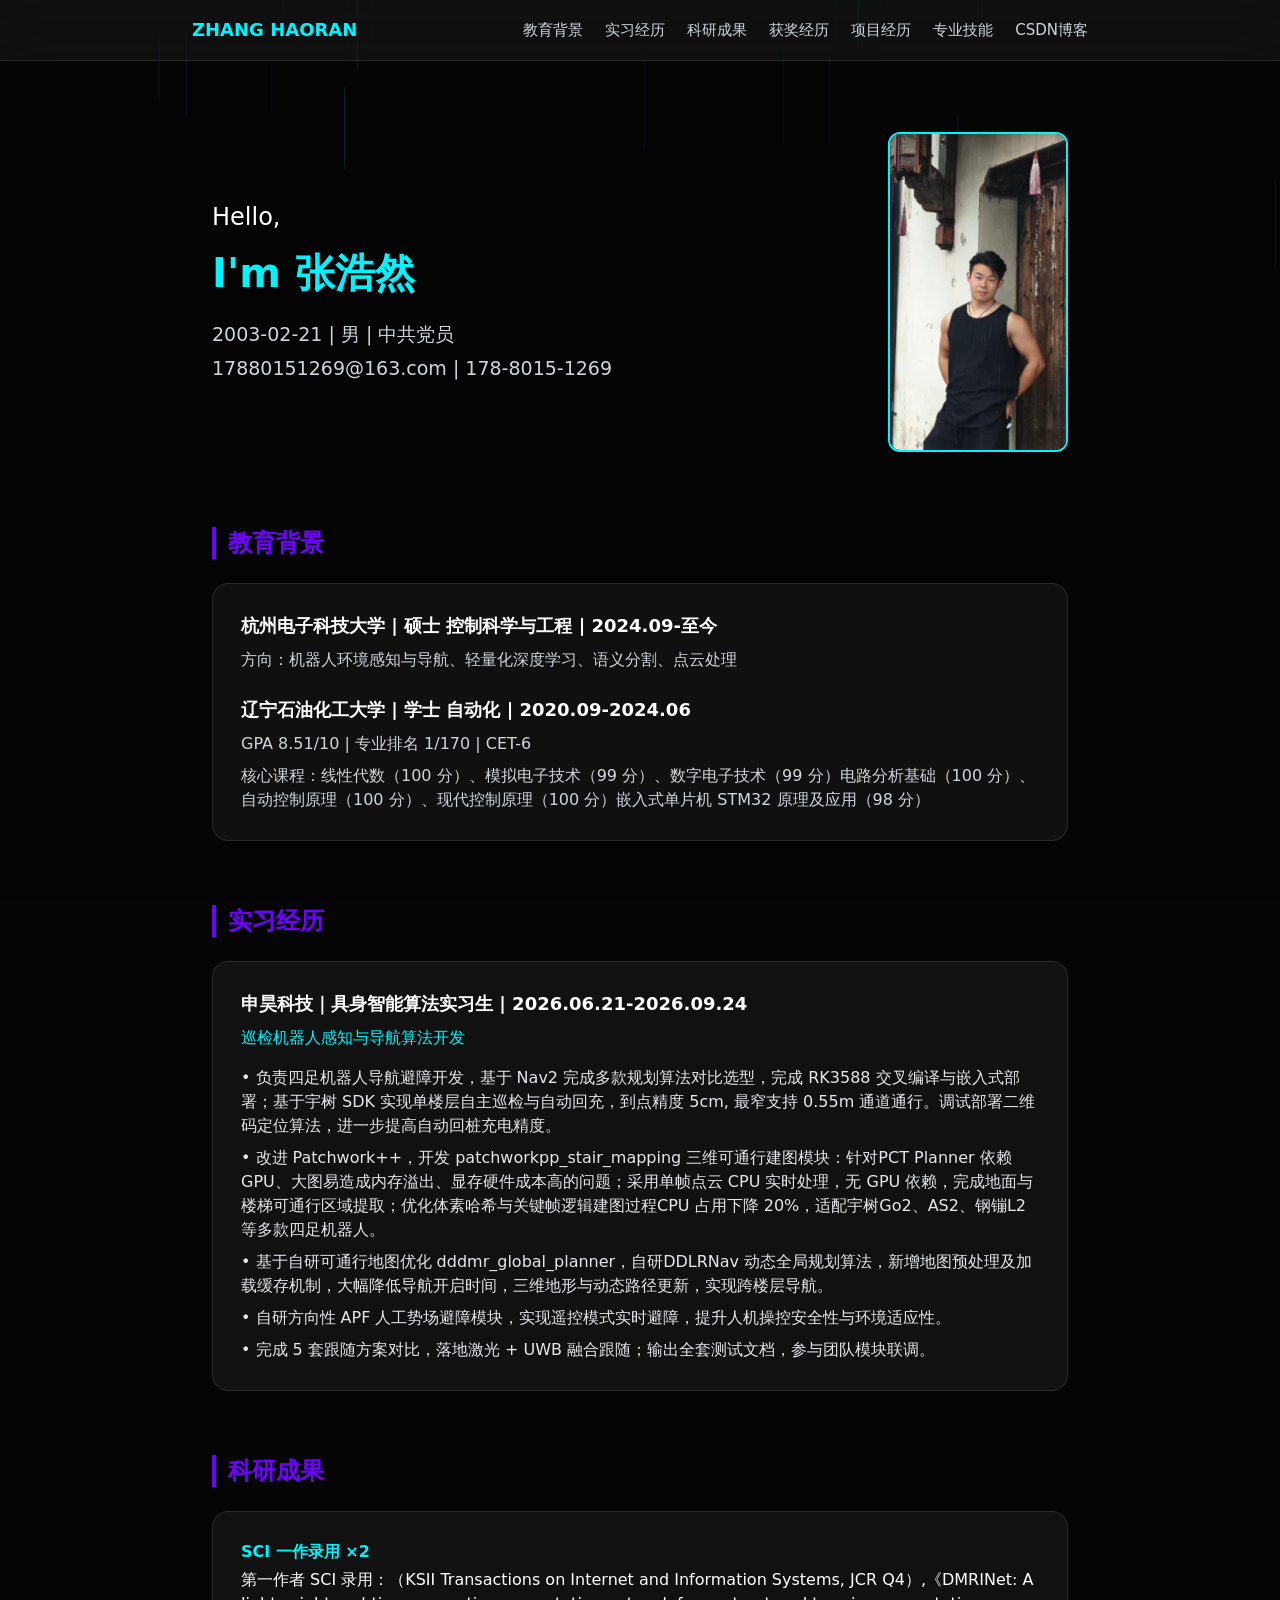
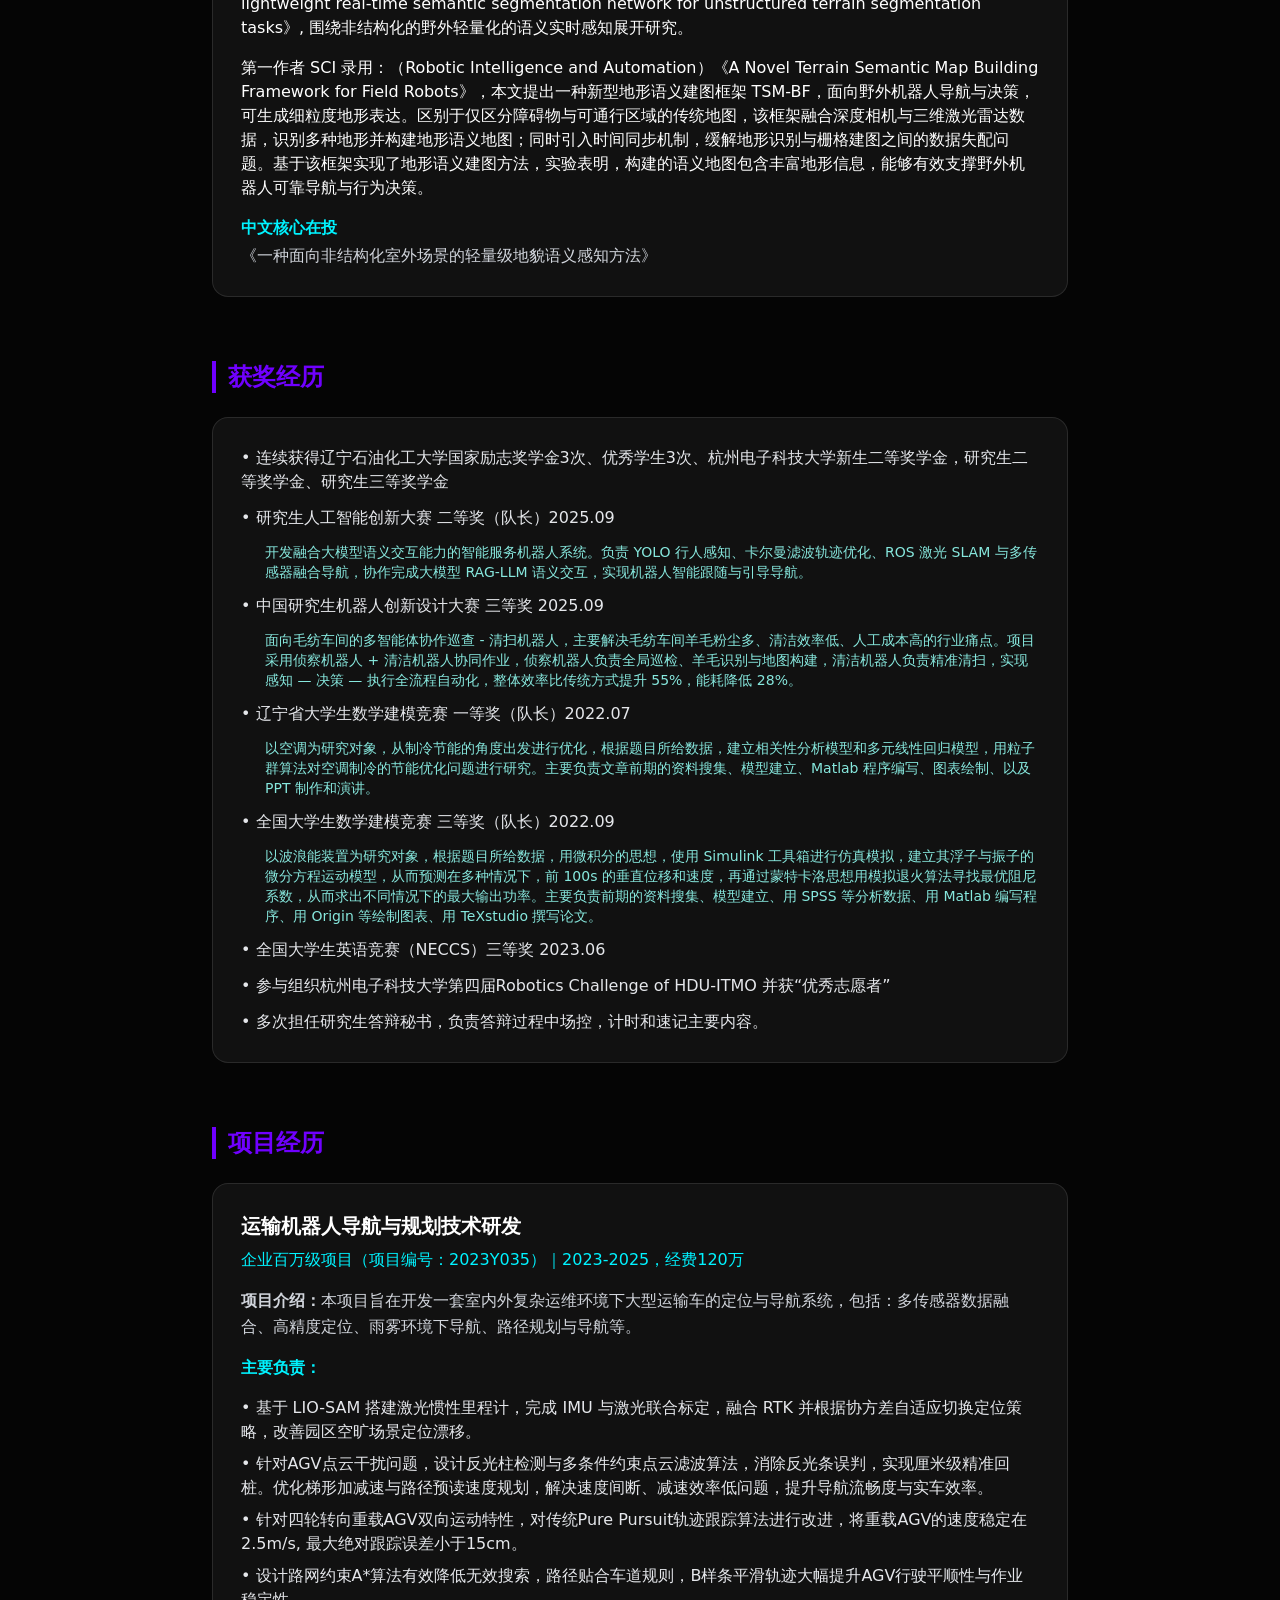
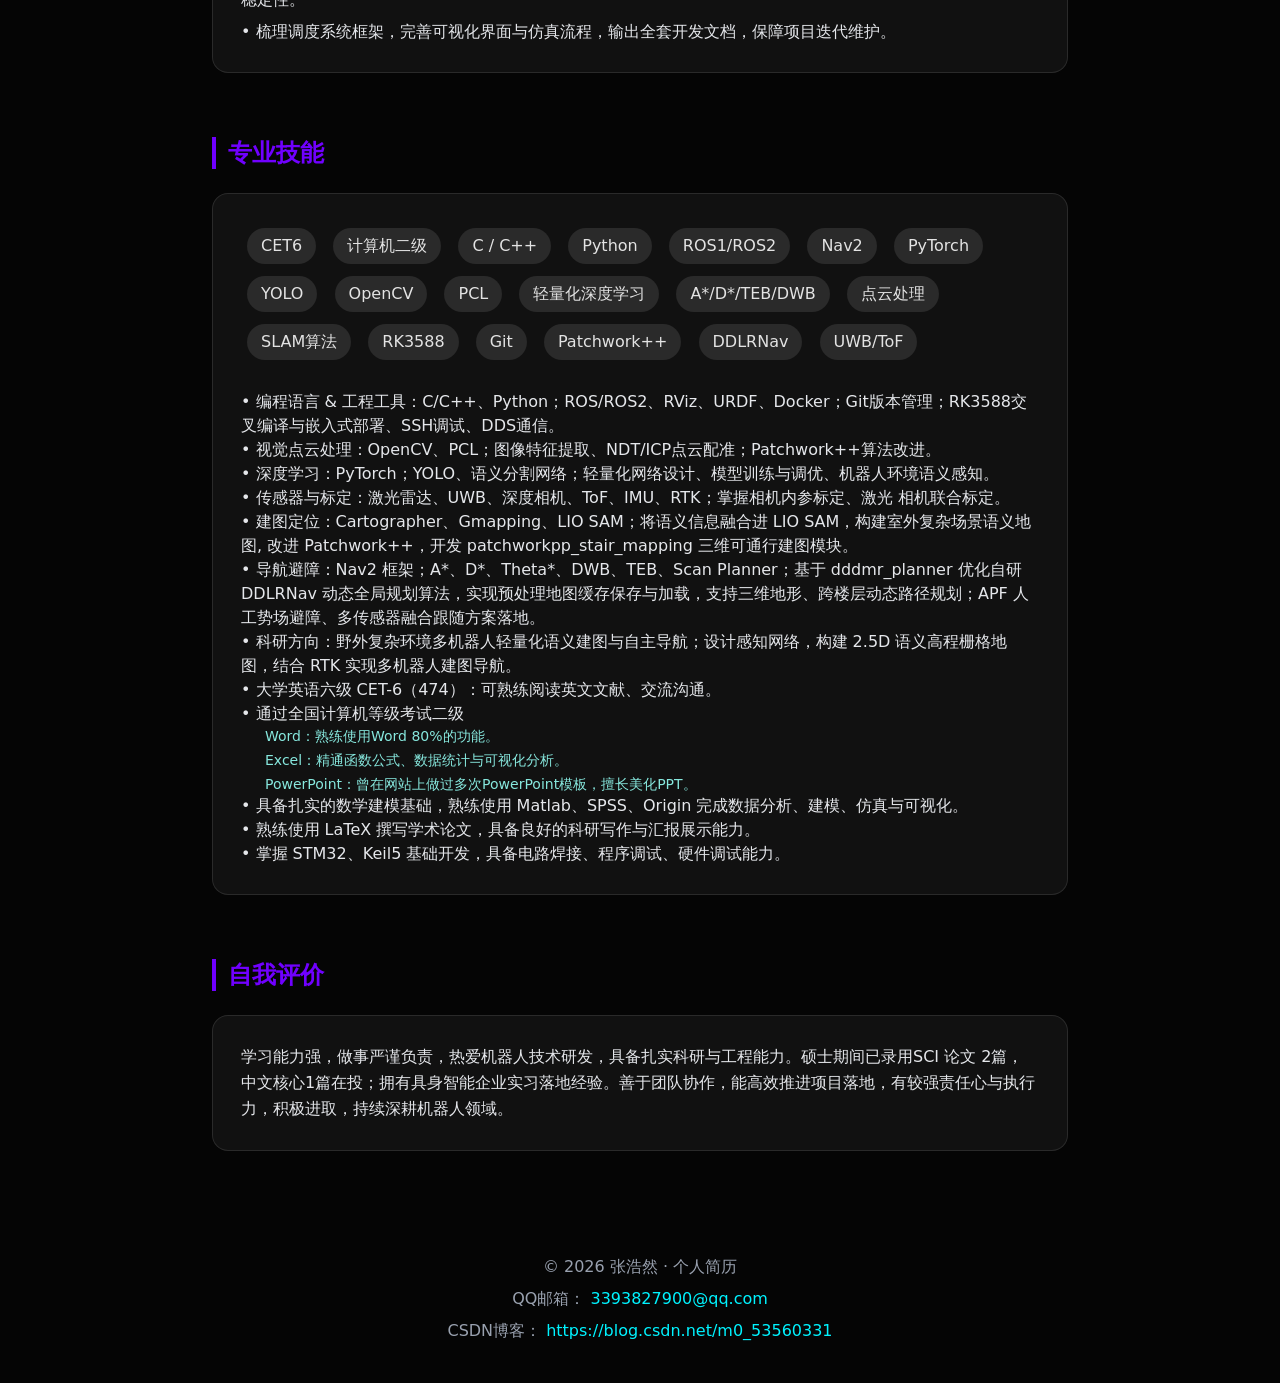
==== commit 4bca7e5b: "Update index.html" ====
--- a/index.html
+++ b/index.html
@@ -81,7 +81,7 @@
       color:#d1d5db;
     }
 
-    /* 小于500px手机，字号缩小，布局仍然左右并排 */
+    /* 小于500px手机竖屏：缩小文字 + 缩小图片，布局依旧左右并排 */
     @media (max-width: 500px) {
       .hello-text {
         font-size: 18px !important;
@@ -91,6 +91,10 @@
       }
       .contact-info {
         font-size: 15px !important;
+      }
+      .header-img-box {
+        width: 120px !important;
+        height: 213px !important; /* 保持9:16比例 */
       }
     }
   </style>
@@ -127,8 +131,8 @@
       <p>17880151269@163.com | 178-8015-1269</p>
     </div>
   </div>
-  <!-- 右侧长方形头像 9:16 固定比例，flex-shrink:1 小屏自动缩小图片 -->
-  <div style="
+  <!-- 右侧长方形头像 9:16 固定比例 -->
+  <div class="header-img-box" style="
     width: 180px;
     height: 320px;
     border-radius:12px;
